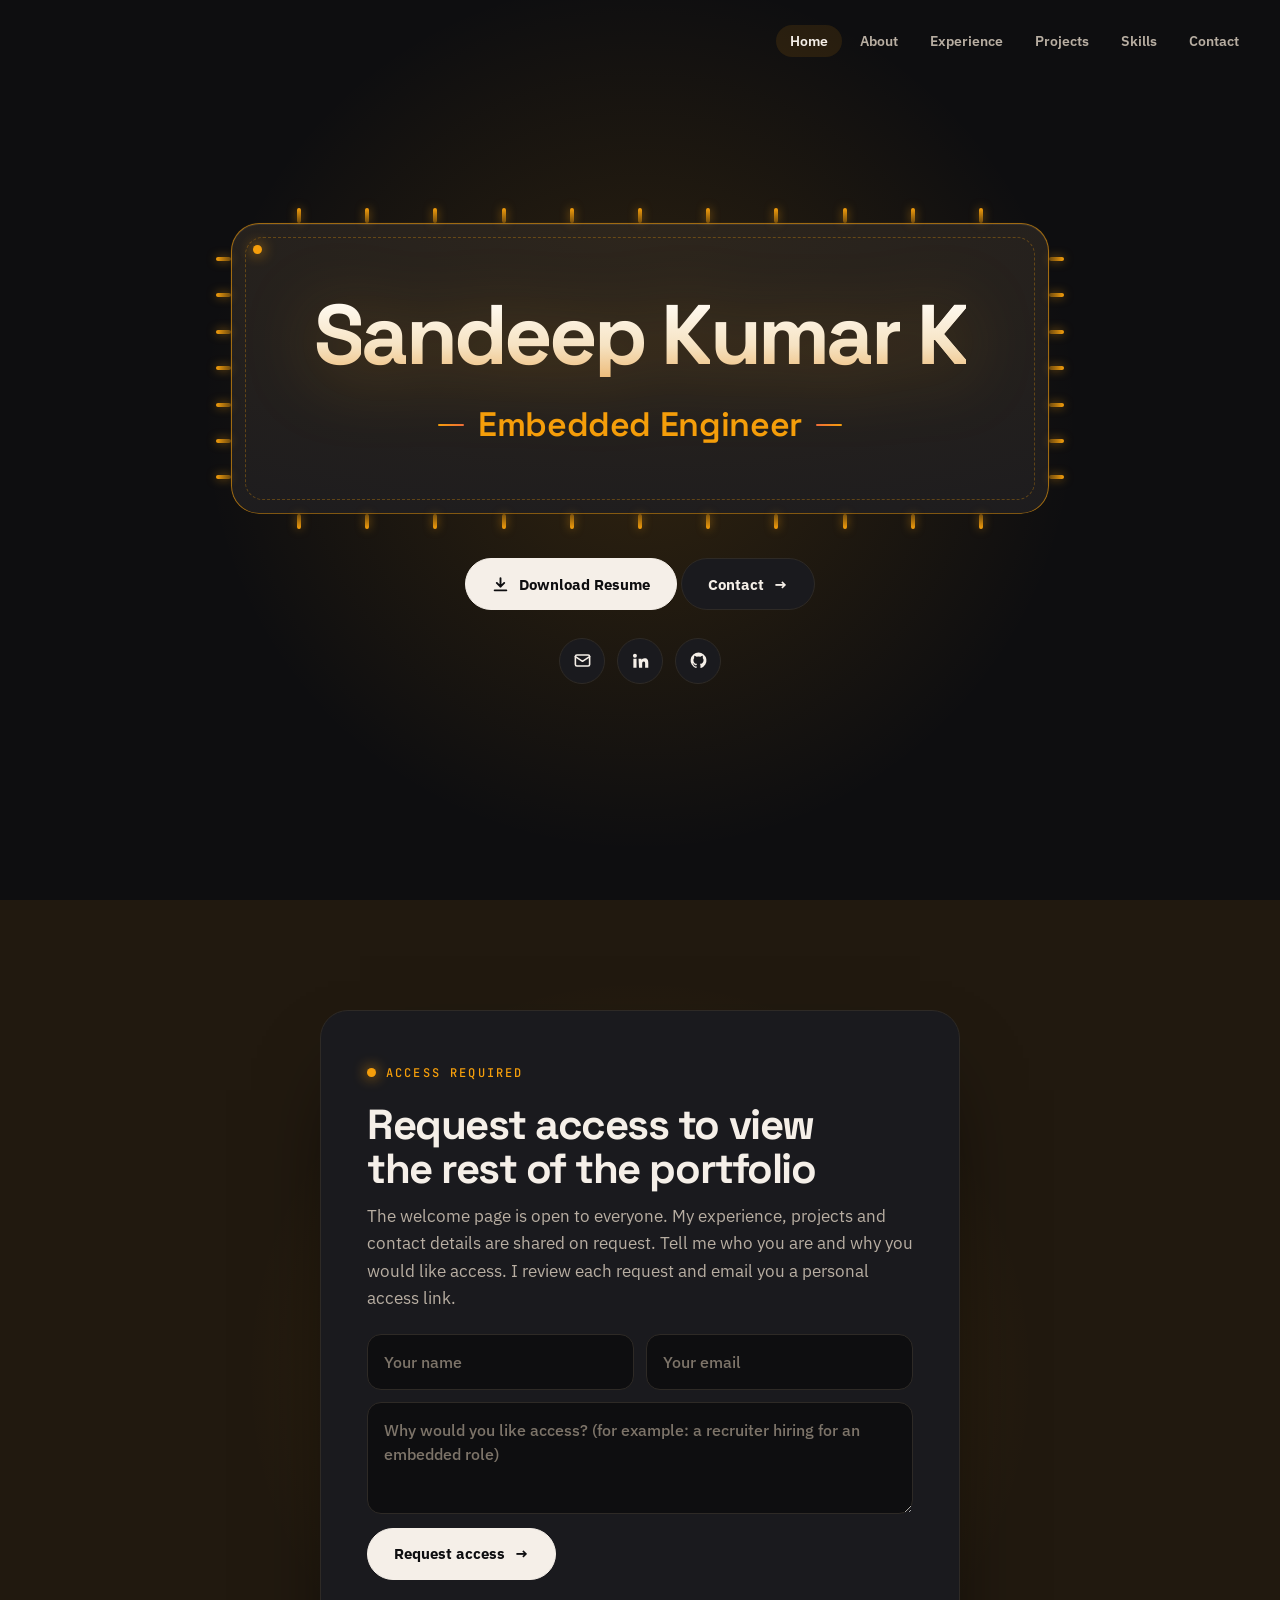
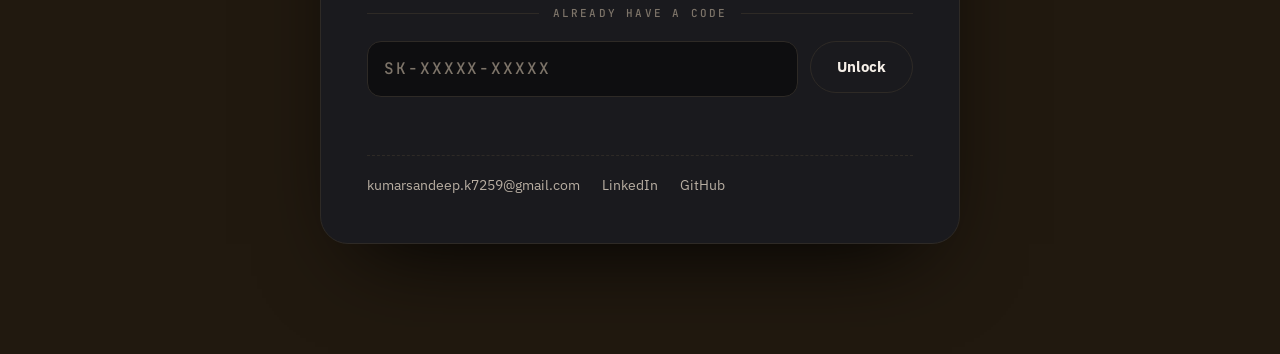
==== index.html @ 19af482a "SkyAmour image: 4:3 icon artwork so it fills the frame Co-Authored-By: Claude Sonnet 5.5 <noreply@an" ====
<!doctype html>
<html lang="en">
<head>
<meta charset="utf-8">
<meta name="viewport" content="width=device-width, initial-scale=1, viewport-fit=cover">
<title>Sandeep Kumar K</title>
<meta name="description" content="Sandeep Kumar K, Embedded Engineer: firmware for BLE Audio, Auracast and multi-channel I2S/TDM audio.">
<script>
  if (!matchMedia("(prefers-reduced-motion: reduce)").matches && "IntersectionObserver" in window) document.documentElement.classList.add("anim");
</script>
<script src="gate.js"></script>
<link rel="preconnect" href="https://fonts.googleapis.com">
<link rel="preconnect" href="https://fonts.gstatic.com" crossorigin>
<link rel="stylesheet" href="https://fonts.googleapis.com/css2?family=Space+Grotesk:wght@500;600;700&family=IBM+Plex+Sans:wght@400;500;600;700&family=JetBrains+Mono:wght@400;500&display=swap">
<style>
  :root {
    color-scheme: dark;
    --bg: #0e0e10;
    --bg-2: #151518;
    --surface: #1a1a1e;
    --line: #2e2a26;
    --text: #f5efe8;
    --text-2: #b8aea2;
    --text-3: #7d7469;
    --muted-word: #3a342e;
    --a1: #f59e0b;
    --a2: #ef6c3a;
    --grad: linear-gradient(100deg, var(--a1), var(--a2));
    --accent-soft: #f59e0b1c;
    --on-accent: #140c02;
    --shadow: 0 1px 2px #0006, 0 24px 50px -16px #000a;
    --ring: 245, 158, 11;
    --inv: #241a10;
    --inv-text: #f5efe8;
    --display: "Space Grotesk", "Segoe UI", system-ui, sans-serif;
    --body: "IBM Plex Sans", "Segoe UI", system-ui, -apple-system, sans-serif;
    --mono: "JetBrains Mono", ui-monospace, Menlo, Consolas, monospace;
    --ease: cubic-bezier(.2, .8, .2, 1);
  }

  * { box-sizing: border-box; }
  html { scroll-behavior: smooth; }
  body { margin: 0; background: var(--bg); color: var(--text); font: 17px/1.65 var(--body); -webkit-font-smoothing: antialiased; overflow-x: hidden; }
  a { color: inherit; text-decoration: none; }
  ::selection { background: var(--a1); color: var(--on-accent); }
  :focus-visible { outline: 2px solid var(--a1); outline-offset: 3px; border-radius: 6px; }
  .wrap { max-width: 1180px; margin: 0 auto; padding-inline: 24px; }
  .grad { background: var(--grad); -webkit-background-clip: text; background-clip: text; color: transparent; }
  h1, h2, h3 { font-family: var(--display); text-wrap: balance; margin: 0; }

  /* Scroll progress */
  .progress { position: fixed; top: 0; left: 0; right: 0; height: 3px; z-index: 60; transform-origin: 0 50%; transform: scaleX(var(--p, 0)); background: var(--grad); }

  /* Preloader (created by script) */
  .loader { position: fixed; inset: 0; z-index: 100; background: var(--bg); color: var(--text); display: grid; place-items: center; transition: transform .9s var(--ease); }
  .loader.out { transform: translateY(-100%); }
  .loader .lw { display: grid; gap: 14px; justify-items: center; }
  .loader .lt { font: 800 clamp(40px, 8vw, 84px)/1 var(--display); letter-spacing: -.04em; overflow: hidden; }
  .loader .lt span { display: inline-block; animation: lrise .7s var(--ease) both; }
  .loader .lbar { width: 180px; height: 2px; background: color-mix(in srgb, var(--text) 20%, transparent); overflow: hidden; }
  .loader .lbar i { display: block; height: 100%; width: 100%; background: var(--grad); transform-origin: 0 50%; animation: lbar .9s var(--ease) both; }
  .loader .ln { font: 500 12px/1 var(--mono); letter-spacing: .2em; opacity: .7; font-variant-numeric: tabular-nums; }
  @keyframes lrise { from { transform: translateY(110%); } }
  @keyframes lbar { from { transform: scaleX(0); } }


  /* Nav */
  .nav { position: fixed; top: env(safe-area-inset-top, 0px); left: 0; right: 0; z-index: 50; transition: transform .45s var(--ease); }
  .nav.hide { transform: translateY(-110%); }
  .nav .bar { margin: 14px 16px 0 auto; width: fit-content; max-width: calc(100% - 32px); display: flex; align-items: center; gap: 18px; padding: 10px 10px 10px 22px; border-radius: 999px; border: 1px solid transparent; transition: background-color .3s, border-color .3s, box-shadow .3s; }
  .nav.solid .bar { background: color-mix(in srgb, var(--surface) 78%, transparent); border-color: var(--line); backdrop-filter: blur(14px) saturate(1.4); box-shadow: var(--shadow); }
  .links { display: flex; gap: 4px; list-style: none; margin: 0 0 0 auto; padding: 0; }
  .links a { display: block; padding: 9px 14px; border-radius: 999px; font: 600 14px/1 var(--body); color: var(--text-2); transition: color .2s, background-color .2s; }
  .links a:hover, .links a.active { color: var(--text); background: var(--accent-soft); }
  @media (max-width: 820px) { .nav .bar { padding-left: 8px; gap: 8px; width: calc(100% - 32px); margin: 14px auto 0; } .links { margin: 0; flex: 1; min-width: 0; overflow-x: auto; scrollbar-width: none; } .links::-webkit-scrollbar { display: none; } .links a { padding: 9px 11px; font-size: 13px; white-space: nowrap; } }

  /* Hero */
  .hero { position: relative; min-height: 100vh; min-height: 100svh; display: flex; align-items: center; padding-block: 130px 90px; overflow: hidden; }
  .hero > .wrap { width: 100%; }
  .hero canvas { position: absolute; inset: 0; width: 100%; height: 100%; pointer-events: none; }
  .hero .glow { position: absolute; width: 1000px; height: 1000px; left: 50%; top: 46%; margin: -500px 0 0 -500px; border-radius: 50%; background: radial-gradient(circle, color-mix(in srgb, var(--a1) 15%, transparent), transparent 62%); pointer-events: none; transition: opacity 1.6s var(--ease) .4s; }
  .anim:not(.loaded) .hero .glow { opacity: 0; }
  .hg { position: relative; display: flex; flex-direction: column; align-items: center; text-align: center; }
  .pkg { position: relative; isolation: isolate; max-width: 100%; padding: clamp(32px, 5.5vw, 70px) clamp(24px, 6.5vw, 96px); }
  .pkg::before { content: ""; position: absolute; inset: 0; z-index: -1; border-radius: 28px; border: 1.5px solid color-mix(in srgb, var(--a1) 60%, transparent); background: radial-gradient(120% 140% at 50% 0%, color-mix(in srgb, var(--a1) 9%, var(--surface)), var(--surface)); box-shadow: 0 0 90px -24px color-mix(in srgb, var(--a1) 55%, transparent), inset 0 1px 0 color-mix(in srgb, var(--text) 8%, transparent); transition: clip-path 1.2s var(--ease) .15s; clip-path: inset(0 round 28px); }
  .pkg::after { content: ""; position: absolute; inset: 14px; z-index: -1; border-radius: 18px; border: 1px dashed color-mix(in srgb, var(--a1) 30%, transparent); pointer-events: none; transition: opacity 1s .9s; }
  .anim:not(.loaded) .pkg::before { clip-path: inset(50% 50% 50% 50% round 28px); }
  .anim:not(.loaded) .pkg::after { opacity: 0; }
  .pkg .p1 { position: absolute; left: 22px; top: 22px; width: 9px; height: 9px; border-radius: 50%; background: var(--a1); box-shadow: 0 0 14px var(--a1); transition: opacity .6s 1s; }
  .anim:not(.loaded) .pkg .p1 { opacity: 0; }
  .pkg .pin { position: absolute; border-radius: 2px; background: linear-gradient(var(--pd, 90deg), color-mix(in srgb, var(--a1) 40%, transparent), var(--a1)); box-shadow: 0 0 10px color-mix(in srgb, var(--a1) 55%, transparent); transition: opacity .45s var(--ease), transform .6s var(--ease); transition-delay: calc(var(--o) * 55ms + .45s); }
  .pkg .pin.l, .pkg .pin.r { width: 15px; height: 4px; top: calc(var(--p) * 100% - 2px); }
  .pkg .pin.l { left: -15px; transform-origin: 100% 50%; --pd: 270deg; }
  .pkg .pin.r { right: -15px; transform-origin: 0 50%; --pd: 90deg; }
  .pkg .pin.t, .pkg .pin.b { width: 4px; height: 15px; left: calc(var(--p) * 100% - 2px); }
  .pkg .pin.t { top: -15px; transform-origin: 50% 100%; --pd: 0deg; }
  .pkg .pin.b { bottom: -15px; transform-origin: 50% 0; --pd: 180deg; }
  .anim:not(.loaded) .pkg .pin { opacity: 0; transform: scale(.1); }
  .role { display: flex; align-items: center; justify-content: center; gap: 14px; margin: 0; font: 600 clamp(20px, 2.8vw, 34px)/1.1 var(--display); letter-spacing: -.01em; color: var(--a1); }
  .role::before, .role::after { content: ""; width: 26px; height: 2px; border-radius: 2px; background: var(--grad); }
  .role::after { transform: scaleX(-1); }
  .hero .socials { margin: 28px 0 0; justify-content: center; }
  .name { font-weight: 800; font-size: clamp(32px, 6.6vw, 96px); line-height: 1; letter-spacing: -.045em; margin: 0 0 clamp(14px, 2vw, 24px); white-space: nowrap; }
  .name .ln { display: block; padding-bottom: .06em; }
  .name .ch { display: inline-block; text-align: center; }
  .name { color: var(--text); filter: drop-shadow(0 8px 36px color-mix(in srgb, var(--a1) 30%, transparent)); }
  .name .ch, .name .k { background: linear-gradient(180deg, #fffaf1 12%, #f6e3c3 62%, #eebd7c 100%); -webkit-background-clip: text; background-clip: text; color: transparent; -webkit-text-fill-color: transparent; }
  .hero .cta { justify-content: center; align-items: center; align-content: center; margin-top: 44px; }
  .hero .cta > .btn { align-self: center; margin: 0; vertical-align: middle; }
  @media (min-width: 520px) { .hero .cta { flex-wrap: nowrap; } }
  .btn { position: relative; display: inline-flex; align-items: center; justify-content: center; box-sizing: border-box; height: 52px; gap: 10px; padding: 16px 26px; border-radius: 999px; font: 700 15px/1 var(--body); cursor: pointer; border: 1px solid var(--line); background: var(--surface); color: var(--text); overflow: hidden; isolation: isolate; transition: border-color .3s, color .3s; will-change: transform; }
  .btn::before { content: ""; position: absolute; inset: 0; z-index: -1; background: var(--grad); transform: translateY(101%); transition: transform .45s var(--ease); }
  .btn:hover { color: var(--on-accent); border-color: transparent; }
  .btn:hover::before { transform: none; }
  .btn.pri { background: var(--text); color: var(--bg); border-color: var(--text); }
  .btn.pri:hover { color: var(--on-accent); }
  .btn svg { width: 17px; height: 17px; transition: transform .35s var(--ease); }
  .btn:hover svg { transform: translateY(2px); }
  .btn .arr { transition: transform .35s var(--ease); }
  .btn:hover .arr { transform: translateX(4px); }
  .status { font-size: 14px; color: var(--text-2); min-height: 1.4em; margin: 14px 0 0; }
  .status.err { color: #e5484d; }

  .photo { position: relative; width: 100%; max-width: 400px; }
  .photo .frame { position: relative; border-radius: 32px; overflow: hidden; aspect-ratio: 4 / 5; background: var(--bg-2); box-shadow: var(--shadow); transform: perspective(900px) rotateX(var(--rx, 0deg)) rotateY(var(--ry, 0deg)); transition: transform .4s var(--ease); }
  .photo img { width: 100%; height: 100%; object-fit: cover; object-position: 50% 14%; display: block; transform: scale(1.04); }
  .photo .badge { position: absolute; left: -26px; bottom: 34px; display: flex; align-items: center; gap: 12px; padding: 12px 18px 12px 12px; border-radius: 18px; background: color-mix(in srgb, var(--surface) 86%, transparent); backdrop-filter: blur(12px); border: 1px solid var(--line); box-shadow: var(--shadow); animation: float 5s ease-in-out infinite; }
  .photo .badge b { display: block; font: 800 22px/1 var(--display); }
  .photo .badge small { color: var(--text-2); font-size: 13px; }
  .photo .badge .ic { width: 42px; height: 42px; border-radius: 12px; background: var(--grad); display: grid; place-items: center; color: var(--on-accent); }
  @keyframes float { 50% { transform: translateY(-10px); } }
  @keyframes wheel { 0% { transform: translateY(0); opacity: 1; } 100% { transform: translateY(12px); opacity: 0; } }

  /* Hero intro animation */
  .anim:not(.loaded) .name .ch { opacity: 0; transform: translateY(.3em) scale(.85); }
  .anim .name .ch { transition: opacity .35s var(--ease), transform .6s var(--ease); transition-delay: calc(var(--i) * 55ms + .4s); }
  .anim:not(.loaded) .hero .fade { opacity: 0; transform: translateY(24px); }
  .anim .hero .fade { transition: opacity .9s var(--ease), transform .9s var(--ease); transition-delay: var(--d, .5s); }
  .anim .photo:not(.in) .frame { clip-path: inset(100% 0 0 0 round 32px); }
  .anim .photo .frame { clip-path: inset(0 0 0 0 round 32px); transition: clip-path 1.3s var(--ease) .25s, transform .4s var(--ease); }
  .anim .photo:not(.in) img { transform: scale(1.3); }
  .anim .photo img { transition: transform 1.6s var(--ease) .25s; }


  /* Sections */
  section.sec { padding-block: 130px; position: relative; isolation: isolate; }
  /* Circuit-board backdrop and trace divider between sections */
  section.sec { --pcb: url("data:image/svg+xml,%3Csvg xmlns='http://www.w3.org/2000/svg' width='240' height='240' fill='none' stroke='black' stroke-width='1.5' stroke-linejoin='round'%3E%3Cpath d='M0 40H60l30 30h60l20-20h60'/%3E%3Cpath d='M30 240v-70l30-30v-40'/%3E%3Cpath d='M240 200h-50l-30-30h-40v-40'/%3E%3Cpath d='M120 240v-30l20-20'/%3E%3Ccircle cx='230' cy='50' r='4'/%3E%3Ccircle cx='60' cy='100' r='4'/%3E%3Ccircle cx='120' cy='130' r='4'/%3E%3Ccircle cx='140' cy='190' r='4'/%3E%3Crect x='176' y='84' width='40' height='40' rx='3'/%3E%3Cpath d='M184 84v-8M196 84v-8M208 84v-8M184 124v8M196 124v8M208 124v8M176 92h-8M176 104h-8M176 116h-8M216 92h8M216 104h8M216 116h8'/%3E%3Ccircle cx='183' cy='91' r='1.5' fill='black'/%3E%3C/svg%3E"); }
  section.sec::before { content: ""; position: absolute; inset: 0; z-index: -1; pointer-events: none; background: var(--a1); opacity: .09; -webkit-mask-image: var(--pcb), linear-gradient(180deg, transparent 0, #000 220px); mask-image: var(--pcb), linear-gradient(180deg, transparent 0, #000 220px); -webkit-mask-size: 240px 240px, 100% 100%; mask-size: 240px 240px, 100% 100%; -webkit-mask-repeat: repeat, no-repeat; mask-repeat: repeat, no-repeat; -webkit-mask-position: 0 0, 0 0; mask-position: 0 0, 0 0; -webkit-mask-composite: source-in; mask-composite: intersect; }
  .anim section.sec::before { animation: pcbdrift 90s linear infinite; }
  @keyframes pcbdrift { to { -webkit-mask-position: 240px 240px, 0 0; mask-position: 240px 240px, 0 0; } }
  section.sec::after { content: ""; position: absolute; left: 0; right: 0; top: 0; height: 2px; pointer-events: none; background: linear-gradient(90deg, transparent, var(--a2), var(--a1), transparent) -40% 0 / 40% 100% no-repeat, linear-gradient(90deg, transparent, var(--line) 15%, var(--line) 85%, transparent); }
  .anim section.sec::after { animation: tracerun 5s var(--ease) infinite; }
  @keyframes tracerun { to { background-position: 140% 0, 0 0; } }
  .label { display: inline-flex; align-items: center; gap: 10px; font: 500 13px/1 var(--mono); letter-spacing: .14em; text-transform: uppercase; color: var(--text-2); }
  .label::before { content: ""; width: 26px; height: 1.5px; background: var(--grad); }
  .h2 { font-weight: 800; font-size: clamp(36px, 5.4vw, 68px); line-height: 1; letter-spacing: -.04em; margin: 18px 0 0; }
  .h2.one { font-size: clamp(26px, 4.2vw, 52px); white-space: nowrap; }
  .shead { display: flex; justify-content: space-between; align-items: end; gap: 24px; flex-wrap: wrap; margin-bottom: 64px; }
  .shead p { max-width: 42ch; color: var(--text-2); margin: 0; }

  /* Reveal on scroll */
  .anim [data-r]:not(.in):not(.photo) { opacity: 0; transform: translateY(46px); }
  .anim [data-r] { transition: opacity 1s var(--ease), transform 1s var(--ease); transition-delay: var(--d, 0s); }

  /* About */
  .statement { font: 700 clamp(28px, 4.2vw, 52px)/1.15 var(--display); letter-spacing: -.03em; margin: 26px 0 0; max-width: 22ch; }
  .statement .w { transition: color .35s; }
  .anim .statement .w { color: var(--muted-word); }
  .anim .statement .w.on { color: var(--text); }
  .anim .statement .w.on.hl { color: var(--a1); }
  .about-g { display: grid; grid-template-columns: minmax(0, 1fr) minmax(0, 400px); gap: 80px; align-items: center; }
  .about-h { color: var(--text); font-size: clamp(34px, 4.6vw, 60px); line-height: 1.08; letter-spacing: -.03em; margin: 22px 0 26px; }
  .about-h span { color: var(--a1); }
  .about-g p { max-width: 60ch; }
  .socials { display: flex; flex-wrap: wrap; gap: 12px; margin: 30px 0 28px; }
  .socials a { width: 46px; height: 46px; display: grid; place-items: center; border-radius: 50%; border: 1px solid var(--line); background: var(--surface); color: var(--text); transition: transform .3s var(--ease), background-color .3s, color .3s, border-color .3s; }
  .socials a:hover { transform: translateY(-4px); background: var(--a1); color: var(--on-accent); border-color: var(--a1); }
  .socials svg { width: 19px; height: 19px; }
  .about-txt { display: block; }
  .about-g p { color: var(--text-2); margin: 0; }
  .about-g p + p { margin-top: 16px; }
  .about-txt p:first-of-type { text-indent: 2.5em; }
  .stats { display: grid; grid-template-columns: 1fr 1fr; gap: 1px; background: var(--line); border: 1px solid var(--line); border-radius: 24px; overflow: hidden; }
  .stat { background: var(--surface); padding: 28px; }
  .stat .v { font: 800 clamp(40px, 5vw, 58px)/1 var(--display); letter-spacing: -.04em; font-variant-numeric: tabular-nums; }
  .stat .l { color: var(--text-2); font-size: 14px; margin-top: 10px; line-height: 1.4; }

  /* Experience timeline */
  .tl { position: relative; display: grid; grid-template-columns: minmax(0, 1fr); gap: 0; padding-left: 56px; list-style: none; margin: 0; }
  .tl::before, .tl::after { content: ""; position: absolute; left: 15px; top: var(--y0, 30px); width: 2px; border-radius: 2px; }
  .tl::before { height: max(0px, calc(var(--y1, 0px) - var(--y0, 30px))); background: repeating-linear-gradient(180deg, var(--line) 0 6px, transparent 6px 12px); }
  .tl::after { height: clamp(0px, calc(var(--fy, 0px) - var(--y0, 30px)), max(0px, calc(var(--y1, 0px) - var(--y0, 30px)))); background: linear-gradient(180deg, var(--a1), var(--a2)); box-shadow: 0 0 12px color-mix(in srgb, var(--a1) 70%, transparent); }
  .tl .head { position: absolute; left: 9px; top: clamp(var(--y0, 30px), var(--fy, 0px), var(--y1, 30px)); width: 14px; height: 14px; margin-top: -7px; border-radius: 50%; background: #fff; box-shadow: 0 0 0 4px color-mix(in srgb, var(--a1) 45%, transparent), 0 0 20px var(--a1); opacity: 0; transition: opacity .3s; pointer-events: none; }
  .tl.live .head { opacity: 1; }
  .job { position: relative; display: grid; grid-template-columns: minmax(230px, 300px) minmax(0, 1fr); gap: 28px 56px; padding: 0 0 64px; }
  .job:last-child { padding-bottom: 0; }
  .job::before { content: ""; position: absolute; left: -49px; top: 21px; width: 18px; height: 18px; border-radius: 50%; background: var(--bg); border: 2px solid var(--line); box-shadow: 0 0 0 6px var(--bg); transition: background-color .4s, border-color .4s, box-shadow .5s; }
  .job.reached::before { background: var(--a1); border-color: var(--a1); box-shadow: 0 0 0 6px var(--bg), 0 0 0 8px color-mix(in srgb, var(--a1) 35%, transparent), 0 0 22px var(--a1); }
  .job.now.reached::after { content: ""; position: absolute; left: -49px; top: 21px; width: 18px; height: 18px; border-radius: 50%; border: 2px solid var(--a1); pointer-events: none; animation: nodeping 2.2s var(--ease) infinite; }
  @keyframes nodeping { 0% { transform: scale(1); opacity: .8; } 100% { transform: scale(2.6); opacity: 0; } }
  .jh { position: sticky; top: 110px; align-self: start; display: flex; flex-direction: column; align-items: flex-start; gap: 16px; }
  .jh .idx { font: 800 clamp(52px, 6vw, 84px)/.85 var(--display); letter-spacing: -.04em; color: transparent; -webkit-text-stroke: 1.5px color-mix(in srgb, var(--text-3) 55%, transparent); transition: color .6s, -webkit-text-stroke-color .6s; font-variant-numeric: tabular-nums; }
  .job.reached .idx { color: color-mix(in srgb, var(--a1) 14%, transparent); -webkit-text-stroke-color: var(--a1); }
  .job .logo { flex: none; display: grid; place-items: center; height: 56px; min-width: 56px; padding: 9px 12px; border-radius: 14px; background: #fff; box-shadow: 0 1px 2px #0004; }
  .job .logo img { display: block; height: 38px; width: auto; }
  .jc h3 { font-weight: 700; font-size: clamp(20px, 2vw, 25px); line-height: 1.15; letter-spacing: -.02em; }
  .jc small { display: block; margin-top: 6px; font: 500 12px/1.3 var(--mono); letter-spacing: .04em; color: var(--text-3); }
  .jh .tenure { font: 500 13px/1.3 var(--mono); color: var(--a1); letter-spacing: .02em; }
  .roles { display: grid; gap: 18px; align-self: start; }
  .rl { position: relative; padding: 28px 30px 28px 34px; border-radius: 22px; background: var(--surface); border: 1px solid var(--line); overflow: hidden; transition: border-color .4s, transform .5s var(--ease), box-shadow .4s, opacity .7s var(--ease); }
  .rl::before { content: ""; position: absolute; left: 0; top: 0; bottom: 0; width: 4px; background: linear-gradient(180deg, var(--a1), var(--a2)); transform-origin: 50% 0; transition: transform .9s var(--ease) .15s; }
  .rl:hover { border-color: color-mix(in srgb, var(--a1) 45%, var(--line)); box-shadow: var(--shadow); transform: translateY(-3px); }
  .rl .top { display: flex; justify-content: space-between; gap: 6px 16px; flex-wrap: wrap; align-items: baseline; margin-bottom: 16px; }
  .rl h4 { font: 700 20px/1.3 var(--display); margin: 0; }
  .job .when { font: 500 13px/1.4 var(--mono); color: var(--text-3); font-variant-numeric: tabular-nums; }
  .job ul { margin: 0; padding: 0; list-style: none; display: grid; gap: 11px; color: var(--text-2); }
  .job li { position: relative; padding-left: 24px; transition: opacity .6s var(--ease), transform .6s var(--ease); }
  .job li::before { content: ""; position: absolute; left: 0; top: .72em; width: 12px; height: 2px; background: var(--grad); border-radius: 2px; }
  .pill { display: inline-flex; align-items: center; gap: 8px; padding: 6px 12px; border-radius: 999px; background: #22c55e1f; color: #4ade80; font: 700 12px/1 var(--body); }
  .anim .job:not(.reached) .rl { opacity: .3; transform: translateX(34px); }
  .anim .job:not(.reached) .rl::before { transform: scaleY(0); }
  .anim .job:not(.reached) li { opacity: 0; transform: translateX(-12px); }
  .anim .job:not(.reached) .logo { transform: scale(.8) rotate(-6deg); opacity: 0; }
  .anim .job .logo { transition: transform .8s cubic-bezier(.3,1.4,.5,1), opacity .5s; }
  .job.reached .rl:nth-child(2) { transition-delay: .18s; }
  .job.reached .rl:nth-child(2) li { transition-delay: .5s; }
  .job.reached .rl:nth-child(1) li:nth-child(1) { transition-delay: .25s; }
  .job.reached .rl:nth-child(1) li:nth-child(2) { transition-delay: .35s; }
  .job.reached .rl:nth-child(1) li:nth-child(3) { transition-delay: .45s; }

  .tags { display: flex; flex-wrap: wrap; gap: 8px; list-style: none; margin: 0; padding: 0; }
  .tags li { font: 500 12px/1 var(--mono); padding: 8px 11px; border-radius: 999px; border: 1px solid var(--line); color: var(--text-2); }

  footer { padding-block: 40px; }
  footer .wrap { display: flex; justify-content: space-between; gap: 16px; flex-wrap: wrap; color: var(--text-3); font-size: 14px; }
  footer a:hover { color: var(--a1); }
  .totop { display: inline-flex; gap: 8px; align-items: center; font-weight: 600; }

  @media (max-width: 960px) {
    .hg, .about-g, .cg { grid-template-columns: 1fr; }
    .photo { max-width: 380px; }
  }
  @media (max-width: 640px) {
    body { font-size: 16px; }
    .wrap { padding-inline: 18px; }
    .hero { padding-block: 120px 60px; }
    .photo { max-width: 100%; }
    .photo .badge { left: 12px; }
      section.sec { padding-block: 90px; }
    .edu, .row { grid-template-columns: 1fr; }
    .tl { padding-left: 34px; }
    .tl::before, .tl::after { left: 5px; }
    .tl .head { left: -1px; }
    .job::before, .job.now.reached::after { left: -37px; }
    .job { grid-template-columns: minmax(0, 1fr); padding-bottom: 44px; }
    .jh { position: static; }
    .rl { padding: 22px 20px 22px 24px; }
    }
  /* Redesign: Projects, Skills, Education, Contact */

  /* Projects viewer */
  .pv { display: grid; grid-template-columns: minmax(220px, 290px) minmax(0, 1fr); gap: 32px; align-items: start; }
  .pl { display: grid; gap: 6px; align-content: start; }
  .pl button { position: relative; overflow: hidden; display: grid; grid-template-columns: auto 1fr; gap: 3px 16px; align-items: center; width: 100%; text-align: left; padding: 15px 18px; border-radius: 16px; border: 1px solid transparent; background: none; color: var(--text-2); font: inherit; cursor: pointer; transition: background-color .35s, border-color .35s, color .35s, transform .4s var(--ease); }
  .pl button:hover { color: var(--text); transform: translateX(4px); }
  .pl button:focus-visible { outline: 2px solid var(--a1); outline-offset: 2px; }
  .pl .n { grid-row: span 2; font: 500 12px/1 var(--mono); letter-spacing: .16em; color: var(--text-3); transition: color .35s; }
  .pl .t { font: 600 17px/1.25 var(--display); letter-spacing: -.01em; }
  .pl .o { font: 500 11px/1.2 var(--mono); letter-spacing: .1em; text-transform: uppercase; color: var(--text-3); }
  .pl button[aria-selected="true"] { background: var(--surface); border-color: var(--line); color: var(--text); transform: translateX(8px); }
  .pl button[aria-selected="true"] .n { color: var(--a1); }
  .pl button[data-href][aria-selected="true"] .t::after { content: " ↗"; color: var(--a1); }
  .pl button::after { content: ""; position: absolute; left: 0; bottom: 0; height: 2px; width: 100%; background: var(--grad); transform: scaleX(0); transform-origin: 0 50%; }
  .pl button[aria-selected="true"]::after { transform: scaleX(1); }
  .pv.auto .pl button[aria-selected="true"]::after { animation: pfill var(--cycle, 7s) linear forwards; }
  .pv.paused .pl button[aria-selected="true"]::after { animation-play-state: paused; }
  @keyframes pfill { from { transform: scaleX(0); } to { transform: scaleX(1); } }
  .pd { position: relative; display: grid; min-height: 440px; padding: 42px 40px 40px; border-radius: 28px; background: var(--surface); border: 1px solid var(--line); overflow: hidden; }
  .pd::before { content: ""; position: absolute; inset: 0; pointer-events: none; background: radial-gradient(520px circle at 100% 0%, color-mix(in srgb, var(--a1) 14%, transparent), transparent 62%); }
  .pd::after { content: ""; position: absolute; top: 40px; bottom: 40px; right: 0; width: 7px; pointer-events: none; background: repeating-linear-gradient(180deg, color-mix(in srgb, var(--text-3) 55%, transparent) 0 3px, transparent 3px 12px); }
  .pi { grid-area: 1 / 1; position: relative; display: grid; grid-template-columns: minmax(0, .95fr) minmax(0, 1.05fr); gap: 34px; align-items: center; visibility: hidden; transition: visibility 0s .5s; }
  .pi.on { visibility: visible; transition-delay: 0s; }
  .pi .pt { display: flex; flex-direction: column; align-items: flex-start; gap: 18px; min-width: 0; }
  .pi .pt > * { opacity: 0; transform: translateY(16px); transition: opacity .45s var(--ease), transform .6s var(--ease); }
  .pi.on .pt > * { opacity: 1; transform: none; }
  .pi.on .pt > :nth-child(2) { transition-delay: .08s; }
  .pi.on .pt > :nth-child(3) { transition-delay: .16s; }
  .pi.on .pt > :nth-child(4) { transition-delay: .24s; }
  .pi.on .pt > :nth-child(5) { transition-delay: .32s; }
  .pi.on .pt > :nth-child(6) { transition-delay: .4s; }
  .pm { position: relative; margin: 0; aspect-ratio: 4 / 3; border-radius: 20px; overflow: hidden; background: #101012; border: 1px solid var(--line); box-shadow: 0 24px 50px -24px #000c; clip-path: inset(0 0 100% 0 round 20px); transition: clip-path 1s var(--ease) .15s; }
  .pi.on .pm { clip-path: inset(0 0 0 0 round 20px); }
  .pm img { display: block; width: 100%; height: 100%; object-fit: cover; transform: scale(1.14); transition: transform 1.6s var(--ease) .15s; }
  .pi.on .pm img { transform: scale(1); }
  .pi.on .pm:hover img { transform: scale(1.05); transition-duration: 1.1s; transition-delay: 0s; }
  .pm::before { content: ""; position: absolute; left: 0; top: 24px; bottom: 24px; width: 7px; z-index: 1; pointer-events: none; background: repeating-linear-gradient(180deg, color-mix(in srgb, var(--a1) 85%, transparent) 0 3px, transparent 3px 12px); }
  .pm::after { content: ""; position: absolute; inset: 0; pointer-events: none; background: linear-gradient(180deg, transparent 55%, #0009); }
  .pi .org { display: flex; flex-wrap: wrap; align-items: center; gap: 10px 12px; font: 500 12px/1 var(--mono); letter-spacing: .14em; text-transform: uppercase; color: var(--text-3); }
  .pi .org b { white-space: nowrap; font-weight: 500; color: var(--a1); padding: 6px 10px; border-radius: 999px; border: 1px solid color-mix(in srgb, var(--a1) 40%, transparent); }
  .pi .ico { width: 62px; height: 62px; border-radius: 18px; display: grid; place-items: center; background: var(--accent-soft); color: var(--a1); box-shadow: inset 0 0 0 1px color-mix(in srgb, var(--a1) 30%, transparent); }
  .pi.feat .ico { background: var(--grad); color: var(--on-accent); box-shadow: 0 10px 30px -10px var(--a1); }
  .pi .ico svg { width: 30px; height: 30px; }
  .pi h3 { max-width: 16ch; font-weight: 700; font-size: clamp(32px, 4vw, 50px); letter-spacing: -.035em; line-height: 1.05; }
  .pi p { margin: 0; max-width: 54ch; font-size: 18px; line-height: 1.6; color: var(--text-2); }
  .pi .tags { margin-top: auto; padding-top: 6px; }
  .pi .tags li { font-size: 13px; padding: 9px 13px; }
  .pi .btn { margin-top: 4px; }
  .pi h3 a { color: inherit; text-decoration: none; }
  .pm-link { position: absolute; inset: 0; display: block; }
  .pm-link img { width: 100%; height: 100%; }
  .pm .go { z-index: 3; position: absolute; right: 14px; bottom: 14px; padding: 9px 14px; border-radius: 999px; background: color-mix(in srgb, var(--bg) 72%, transparent); backdrop-filter: blur(10px); border: 1px solid color-mix(in srgb, var(--a1) 50%, transparent); font: 600 12px/1 var(--mono); letter-spacing: .08em; text-transform: uppercase; color: var(--a1); opacity: 0; transform: translateY(8px); transition: opacity .35s var(--ease), transform .45s var(--ease); }
  .pm-link:hover .go, .pm-link:focus-visible .go { opacity: 1; transform: none; }
  .pi.on .pt > :nth-child(7) { transition-delay: .48s; }
  .pi .pvbtn { margin-top: 6px; }
  @media (max-width: 860px) {
    .pv { grid-template-columns: 1fr; gap: 18px; }
    .pl { grid-auto-flow: column; grid-auto-columns: max-content; overflow-x: auto; scrollbar-width: none; scroll-snap-type: x proximity; padding-bottom: 4px; }
    .pl::-webkit-scrollbar { display: none; }
    .pl button { grid-template-columns: auto; border-color: var(--line); border-radius: 999px; padding: 11px 16px; scroll-snap-align: start; }
    .pl .n, .pl .o { display: none; }
    .pl .t { font-size: 14px; white-space: nowrap; }
    .pl button:hover, .pl button[aria-selected="true"] { transform: none; }
    .pl button[aria-selected="true"] { background: var(--accent-soft); border-color: var(--a1); }
    .pd { min-height: 0; padding: 30px 24px 28px; }
    .pi p { font-size: 16px; }
    .pi { grid-template-columns: 1fr; gap: 24px; }
    .pm { aspect-ratio: 16 / 10; }
  }

  /* Skills tool wall */
  .sk-f { display: flex; flex-wrap: wrap; gap: 10px; margin: 0 0 18px; }
  .sk-f button { display: inline-flex; align-items: center; gap: 10px; padding: 11px 16px; border-radius: 999px; border: 1px solid var(--line); background: var(--surface); color: var(--text-2); font: 600 14px/1 var(--body); cursor: pointer; transition: background-color .35s, color .35s, border-color .35s, transform .4s var(--ease); }
  .sk-f button:hover { color: var(--text); border-color: color-mix(in srgb, var(--a1) 50%, var(--line)); transform: translateY(-2px); }
  .sk-f button:focus-visible { outline: 2px solid var(--a1); outline-offset: 2px; }
  .sk-f button i { font: 500 11px/1 var(--mono); font-style: normal; padding: 4px 7px; border-radius: 999px; background: color-mix(in srgb, var(--text-3) 22%, transparent); transition: background-color .35s, color .35s; }
  .sk-f button[aria-pressed="true"] { background: var(--a1); border-color: var(--a1); color: var(--on-accent); }
  .sk-f button[aria-pressed="true"] i { background: color-mix(in srgb, var(--on-accent) 18%, transparent); color: var(--on-accent); }
  .sk-n { margin: 0 0 22px; font: 500 12px/1 var(--mono); letter-spacing: .14em; text-transform: uppercase; color: var(--text-3); }
  .sk-n b { color: var(--a1); font-weight: 500; }
  .sk-g { display: grid; grid-template-columns: repeat(auto-fill, minmax(190px, 1fr)); gap: 14px; }
  .tile { position: relative; overflow: hidden; display: grid; gap: 22px; padding: 18px 18px 20px; border-radius: 16px; background: var(--surface); border: 1px solid var(--line); transition: transform .45s var(--ease), border-color .35s, box-shadow .35s, opacity .6s var(--ease); }
  .tile[hidden] { display: none; }
  .tile::before { content: ""; position: absolute; inset: 0; pointer-events: none; opacity: 0; background: radial-gradient(180px circle at var(--mx, 50%) var(--my, 0%), color-mix(in srgb, var(--a1) 22%, transparent), transparent 70%); transition: opacity .35s; }
  .tile::after { content: ""; position: absolute; left: 0; bottom: 0; height: 2px; width: 100%; background: var(--grad); transform: scaleX(0); transform-origin: 0 50%; transition: transform .5s var(--ease); }
  .tile:hover { transform: translateY(-5px); border-color: color-mix(in srgb, var(--a1) 55%, var(--line)); box-shadow: var(--shadow); }
  .tile:hover::before { opacity: 1; }
  .tile:hover::after { transform: scaleX(1); }
  .tile .tt { position: relative; display: flex; justify-content: space-between; gap: 10px; font: 500 10.5px/1 var(--mono); letter-spacing: .12em; text-transform: uppercase; color: var(--text-3); }
  .tile .tt b { font-weight: 500; color: var(--a1); }
  .tile .tn { position: relative; font: 600 18px/1.25 var(--display); letter-spacing: -.01em; color: var(--text); }
  .anim .sk-g:not(.in) .tile { opacity: 0; transform: translateY(22px) scale(.95); }
  .anim .sk-g.in .tile { transition-delay: calc(var(--i, 0) * 28ms); }
  .anim .sk-g.done .tile { transition-delay: 0s; }
  @media (max-width: 640px) {
    .sk-f { flex-wrap: nowrap; overflow-x: auto; margin-inline: -18px; padding: 0 18px 6px; scrollbar-width: none; }
    .sk-f::-webkit-scrollbar { display: none; }
    .sk-f button { flex: none; }
    .sk-g { grid-template-columns: 1fr 1fr; gap: 10px; }
    .tile { padding: 14px 14px 16px; gap: 16px; }
    .tile .tn { font-size: 16px; }
    .tile .tt b { display: none; }
  }

  /* Education timeline */
  .edu { display: grid; grid-template-columns: 1fr 1fr; gap: 0 22px; }
  .edu-axis { grid-column: 1 / -1; position: relative; display: flex; justify-content: space-between; align-items: flex-end; padding-bottom: 38px; margin-bottom: 26px; }
  .edu-axis::before, .edu-axis::after { content: ""; position: absolute; left: 0; right: 0; bottom: 4px; height: 2px; border-radius: 2px; }
  .edu-axis::before { background: repeating-linear-gradient(90deg, var(--line) 0 6px, transparent 6px 12px); }
  .edu-axis::after { background: linear-gradient(90deg, var(--a1), var(--a2)); box-shadow: 0 0 12px color-mix(in srgb, var(--a1) 70%, transparent); transform-origin: 0 50%; transition: transform 1.9s var(--ease) .1s; }
  .edu-axis span { position: relative; font: 800 clamp(30px, 4.4vw, 58px)/1 var(--display); letter-spacing: -.04em; color: transparent; -webkit-text-stroke: 1.5px color-mix(in srgb, var(--text-3) 60%, transparent); transition: color .6s, -webkit-text-stroke-color .6s; font-variant-numeric: tabular-nums; }
  .edu-axis span::after { content: ""; position: absolute; bottom: -41px; width: 14px; height: 14px; border-radius: 50%; background: var(--a1); border: 2px solid var(--a1); box-shadow: 0 0 0 5px var(--bg), 0 0 0 7px color-mix(in srgb, var(--a1) 35%, transparent), 0 0 18px var(--a1); transition: background-color .5s, border-color .5s, box-shadow .5s; }
  .edu-axis span:nth-child(1)::after { left: 0; }
  .edu-axis span:nth-child(2)::after { left: 50%; margin-left: -7px; }
  .edu-axis span:nth-child(3)::after { right: 0; }
  .edu-axis span { -webkit-text-stroke-color: var(--a1); color: color-mix(in srgb, var(--a1) 12%, transparent); }
  .ed { position: relative; display: grid; gap: 10px; padding: 0 0 30px; border-radius: 22px; background: var(--surface); border: 1px solid var(--line); overflow: hidden; transition: border-color .4s, transform .5s var(--ease), box-shadow .4s, opacity .8s var(--ease); }
  .ed:hover { border-color: color-mix(in srgb, var(--a1) 50%, var(--line)); transform: translateY(-5px); box-shadow: var(--shadow); }
  .ed .bar { position: relative; height: 6px; margin-bottom: 20px; background: color-mix(in srgb, var(--line) 80%, transparent); }
  .ed .bar::after { content: ""; position: absolute; inset: 0; background: linear-gradient(90deg, var(--a1), var(--a2)); transform-origin: 0 50%; transition: transform 1.3s var(--ease); }
  .ed > :not(.bar) { margin-inline: 30px; }
  .ed .yr { font: 500 13px/1 var(--mono); letter-spacing: .12em; color: var(--a1); }
  .ed h3 { font-weight: 700; font-size: clamp(26px, 2.8vw, 36px); letter-spacing: -.03em; line-height: 1.1; }
  .ed p { margin: 0; color: var(--text-2); }
  .ed .dur { justify-self: start; margin-top: 8px; padding: 7px 12px; border-radius: 999px; border: 1px solid color-mix(in srgb, var(--a1) 40%, transparent); font: 500 12px/1 var(--mono); letter-spacing: .1em; color: var(--a1); text-transform: uppercase; }
  .anim .edu:not(.in) .edu-axis::after { transform: scaleX(0); }
  .anim .edu:not(.in) .edu-axis span { color: transparent; -webkit-text-stroke-color: color-mix(in srgb, var(--text-3) 60%, transparent); }
  .anim .edu:not(.in) .edu-axis span::after { background: var(--bg); border-color: var(--line); box-shadow: 0 0 0 5px var(--bg); }
  .anim .edu:not(.in) .ed { opacity: 0; }
  .anim .edu.in .ed { animation: edin 1s var(--ease) backwards; }
  @keyframes edin { from { opacity: 0; transform: translateY(34px) scale(.97); } }
  .anim .edu:not(.in) .ed .bar::after { transform: scaleX(0); }
  .edu.in .edu-axis span:nth-child(2) { transition-delay: .95s; }
  .edu.in .edu-axis span:nth-child(3) { transition-delay: 1.9s; }
  .edu.in .edu-axis span:nth-child(2)::after { transition-delay: .95s; }
  .edu.in .edu-axis span:nth-child(3)::after { transition-delay: 1.9s; }
  .anim .edu.in .ed:nth-of-type(1) { animation-delay: .35s; }
  .anim .edu.in .ed:nth-of-type(2) { animation-delay: 1.2s; }
  .edu.in .ed:nth-of-type(1) .bar::after { transition-delay: .6s; }
  .edu.in .ed:nth-of-type(2) .bar::after { transition-delay: 1.45s; }
  @media (max-width: 640px) {
    .edu { grid-template-columns: 1fr; gap: 16px; }
    .edu-axis { display: none; }
  }

  .tile .tt { align-items: center; }
  .tile .tt b { text-align: right; line-height: 1.35; }
  .tile .ti { width: 40px; height: 40px; display: grid; place-items: center; border-radius: 12px; background: var(--accent-soft); color: var(--a1); box-shadow: inset 0 0 0 1px color-mix(in srgb, var(--a1) 28%, transparent); transition: transform .5s var(--ease), background-color .3s, color .3s; }
  .tile:hover .ti { background: var(--a1); color: var(--on-accent); transform: rotate(-8deg) scale(1.08); }
  .tile .ti svg { width: 21px; height: 21px; }
  .ed .lg { justify-self: start; display: grid; place-items: center; height: 70px; padding: 8px 16px; border-radius: 14px; background: #fff; box-shadow: 0 1px 2px #0004; margin-bottom: 6px; }
  .ed .lg img { display: block; height: 52px; width: auto; }
  .anim .edu:not(.in) .ed .lg { opacity: 0; transform: scale(.8) rotate(-5deg); }
  .anim .ed .lg { transition: transform .8s cubic-bezier(.3,1.4,.5,1), opacity .5s; }
  .edu.in .ed:nth-of-type(1) .lg { transition-delay: .7s; }
  .edu.in .ed:nth-of-type(2) .lg { transition-delay: 1.55s; }
  /* Contact conversation */
  .cx { position: relative; display: grid; grid-template-columns: minmax(0, .85fr) minmax(0, 1.15fr); gap: clamp(32px, 6vw, 88px); align-items: start; }
  .anim .cx[data-r]:not(.in) { opacity: 1; transform: none; }
  .cxh { margin: 22px 0 22px; font-weight: 800; font-size: clamp(28px, 4.2vw, 56px); line-height: 1; letter-spacing: -.045em; }
  .cxh { white-space: nowrap; }
  .cxh .w { display: inline-block; vertical-align: top; overflow: hidden; padding-bottom: .12em; margin-right: .22em; }
  .cxh .w > span { display: inline-block; transition: transform 1.2s var(--ease); transition-delay: calc(var(--i) * 140ms + .1s); }
  .cxh .g { background: var(--grad); -webkit-background-clip: text; background-clip: text; color: transparent; }
  .anim .cx:not(.in) .cxh .w > span { transform: translateY(115%); }
  .cxp { margin: 0 0 34px; max-width: 34ch; font-size: 18px; color: var(--text-2); transition: opacity .8s var(--ease) .6s, transform .8s var(--ease) .6s; }
  .anim .cx:not(.in) .cxp { opacity: 0; transform: translateY(14px); }
  .cxl { list-style: none; margin: 0; padding: 0; border-top: 1px solid var(--line); }
  .cxl li { border-bottom: 1px solid var(--line); }
  .cxrow { position: relative; overflow: hidden; display: grid; grid-template-columns: auto minmax(0, 1fr) auto; align-items: center; gap: 16px; padding: 18px 8px; }
  .cxrow::before { content: ""; position: absolute; inset: 0; z-index: -1; background: color-mix(in srgb, var(--a1) 8%, transparent); transform: scaleX(0); transform-origin: 0 50%; transition: transform .6s var(--ease); }
  a.cxrow:hover::before { transform: scaleX(1); }
  .cxl { isolation: isolate; }
  .cxrow .ci { width: 46px; height: 46px; border-radius: 14px; display: grid; place-items: center; background: var(--accent-soft); color: var(--a1); box-shadow: inset 0 0 0 1px color-mix(in srgb, var(--a1) 28%, transparent); transition: transform .5s var(--ease), background-color .3s, color .3s; }
  a.cxrow:hover .ci { background: var(--a1); color: var(--on-accent); transform: rotate(-8deg) scale(1.06); }
  .cxrow .ci svg { width: 20px; height: 20px; }
  .cxrow .k { display: block; margin-bottom: 5px; font: 500 11px/1 var(--mono); letter-spacing: .18em; text-transform: uppercase; color: var(--text-3); }
  .cxrow .v { display: block; font: 600 15px/1.3 var(--body); overflow-wrap: anywhere; color: var(--text); }
  .cxrow .ar { font-size: 22px; line-height: 1; color: var(--text-3); transition: transform .45s var(--ease), color .3s; }
  a.cxrow:hover .ar { transform: translate(4px, -4px); color: var(--a1); }
  .copy { font: 600 13px/1 var(--body); padding: 9px 14px; border-radius: 999px; border: 1px solid var(--line); background: transparent; color: var(--text-2); cursor: pointer; transition: background-color .3s, color .3s, border-color .3s; }
  .copy:hover { background: var(--a1); border-color: var(--a1); color: var(--on-accent); }
  .anim .cx:not(.in) .cxl li { opacity: 0; transform: translateX(-26px); }
  .anim .cxl li { transition: opacity .8s var(--ease), transform .8s var(--ease); }
  .cx.in .cxl li:nth-child(1) { transition-delay: .55s; }
  .cx.in .cxl li:nth-child(2) { transition-delay: .67s; }
  .cx.in .cxl li:nth-child(3) { transition-delay: .79s; }
  .chat { position: relative; overflow: hidden; display: flex; flex-direction: column; min-height: 560px; border-radius: 28px; background: var(--surface); border: 1px solid var(--line); box-shadow: 0 30px 70px -34px #000c; }
  .chat::before { content: ""; position: absolute; inset: 0; pointer-events: none; background: radial-gradient(520px circle at 100% 0%, color-mix(in srgb, var(--a1) 12%, transparent), transparent 62%); }
  .chat > * { position: relative; }
  .anim .cx:not(.in) .chat { clip-path: inset(0 0 100% 0 round 28px); }
  .anim .chat { transition: clip-path 1.2s var(--ease) .3s; clip-path: inset(0 0 0 0 round 28px); }
  .chat-h { display: flex; align-items: center; gap: 12px; padding: 20px 26px; border-bottom: 1px solid var(--line); font: 500 12px/1 var(--mono); letter-spacing: .16em; text-transform: uppercase; color: var(--text-3); }
  .chat-h .live { width: 9px; height: 9px; border-radius: 50%; background: #22c55e; box-shadow: 0 0 0 4px #22c55e24; }
  .chat-h b { font-weight: 500; color: var(--text); }
  .steps { margin-left: auto; display: flex; gap: 6px; }
  .steps i { width: 26px; height: 4px; border-radius: 4px; background: var(--line); transition: background .5s var(--ease); }
  .steps i.on { background: var(--grad); }
  .chat-b { flex: 1; display: flex; flex-direction: column; gap: 12px; max-height: 430px; min-height: 360px; overflow-y: auto; padding: 24px 26px; scroll-behavior: smooth; scrollbar-width: thin; scrollbar-color: var(--line) transparent; }
  .bb { max-width: 82%; padding: 13px 17px; border-radius: 18px; font-size: 16px; line-height: 1.5; overflow-wrap: anywhere; animation: bub .55s var(--ease) both; }
  .bb.bot { align-self: flex-start; background: var(--bg); border: 1px solid var(--line); border-bottom-left-radius: 5px; color: var(--text); }
  .bb.me { align-self: flex-end; background: var(--grad); color: var(--on-accent); font-weight: 500; border-bottom-right-radius: 5px; white-space: pre-wrap; }
  .bb.me.skip { background: none; border: 1px dashed var(--line); color: var(--text-3); font-weight: 400; }
  .bb.err { border-color: color-mix(in srgb, #e5484d 60%, var(--line)); }
  .bb.typ { display: inline-flex; gap: 5px; padding: 16px 18px; }
  .bb.typ i { width: 7px; height: 7px; border-radius: 50%; background: var(--text-3); animation: tdot 1s ease-in-out infinite; }
  .bb.typ i:nth-child(2) { animation-delay: .15s; } .bb.typ i:nth-child(3) { animation-delay: .3s; }
  @keyframes bub { from { opacity: 0; transform: translateY(16px) scale(.96); } }
  @keyframes tdot { 0%, 80%, 100% { transform: translateY(0); opacity: .4; } 40% { transform: translateY(-6px); opacity: 1; } }
  .sum { align-self: stretch; display: grid; gap: 12px; padding: 18px 20px; border-radius: 18px; background: var(--bg); border: 1px solid color-mix(in srgb, var(--a1) 35%, var(--line)); animation: bub .6s var(--ease) both; }
  .sum dl { margin: 0; display: grid; grid-template-columns: auto 1fr; gap: 8px 16px; font-size: 15px; }
  .sum dt { font: 500 11px/1.9 var(--mono); letter-spacing: .16em; text-transform: uppercase; color: var(--text-3); }
  .sum dd { margin: 0; color: var(--text); overflow-wrap: anywhere; white-space: pre-wrap; }
  .sum .acts { display: flex; flex-wrap: wrap; gap: 10px; margin-top: 6px; }
  .sum .btn { height: 46px; padding-inline: 20px; }
  .chat-f { display: flex; align-items: flex-end; gap: 12px; padding: 16px 20px 18px; border-top: 1px solid var(--line); }
  .chat-f[hidden] { display: none; }
  .chat-f textarea { flex: 1; min-height: 52px; max-height: 140px; resize: none; padding: 15px 18px; border-radius: 26px; border: 1px solid var(--line); background: var(--bg); color: var(--text); font: 500 16px/1.5 var(--body); transition: border-color .3s, box-shadow .3s; }
  .chat-f textarea:focus { outline: none; border-color: var(--a1); box-shadow: 0 0 0 3px color-mix(in srgb, var(--a1) 22%, transparent); }
  .chat-f textarea::placeholder { color: var(--text-3); }
  .chat-f textarea:disabled { opacity: .5; }
  .chat-f .send { flex: none; width: 52px; height: 52px; border-radius: 50%; border: 0; display: grid; place-items: center; background: var(--grad); color: var(--on-accent); font-size: 22px; cursor: pointer; transition: transform .35s var(--ease), box-shadow .35s; }
  .chat-f .send:hover { transform: scale(1.08) rotate(-6deg); box-shadow: 0 10px 28px -8px var(--a1); }
  .chat-f .send:disabled { opacity: .4; cursor: default; transform: none; box-shadow: none; }
  .chat .status { margin: 0; padding: 0 26px 16px; min-height: 0; }
  @media (max-width: 960px) { .cx { grid-template-columns: 1fr; } .cxh { font-size: clamp(34px, 8vw, 48px); } }
  @media (max-width: 560px) { .chat-b { padding: 18px 16px; } .bb { max-width: 92%; font-size: 15px; } .chat-h { padding: 16px 18px; } .chat-f { padding: 12px 14px 14px; } .cxrow .v { font-size: 13px; } .cxrow .ci { display: none; } .cxrow { grid-template-columns: minmax(0, 1fr) auto; padding-inline: 4px; } }

  @media (prefers-reduced-motion: reduce) {
    html { scroll-behavior: auto; }
    *, *::before, *::after { animation-duration: .001ms !important; animation-iteration-count: 1 !important; transition-duration: .001ms !important; }
  }
</style>
</head>
<body>

<div class="progress" id="progress" aria-hidden="true"></div>

<nav class="nav" id="nav" aria-label="Main">
  <div class="bar">
    <ul class="links">
      <li><a href="#home">Home</a></li>
      <li><a href="#about">About</a></li>
      <li><a href="#experience">Experience</a></li>
      <li><a href="#projects">Projects</a></li>
      <li><a href="#skills">Skills</a></li>
      <li><a href="#contact">Contact</a></li>
    </ul>
  </div>
</nav>

<header class="hero" id="home">
  <canvas id="rings" aria-hidden="true"></canvas>
  <div class="glow" aria-hidden="true"></div>
  <div class="wrap">
    <div class="hg">
      <div class="pkg" id="pkg">
        <h1 class="name" aria-label="Sandeep Kumar K"><span class="ln" data-split>Sandeep Kumar <span class="k">K</span></span></h1>
        <p class="role fade" style="--d:1.1s">Embedded Engineer</p>
      </div>
      <div class="cta fade" style="--d:1.7s">
        <button class="btn pri" type="button" id="dl-resume"><svg viewBox="0 0 16 16" fill="none" stroke="currentColor" stroke-width="1.8" stroke-linecap="round" stroke-linejoin="round" aria-hidden="true"><path d="M8 2v8m0 0L4.5 6.5M8 10l3.5-3.5M2.5 13.5h11"/></svg>Download Resume</button>
        <a class="btn" href="#contact">Contact <span class="arr" aria-hidden="true">→</span></a>
      </div>
      <div class="socials fade" style="--d:1.9s" aria-label="Connect with me">
        <a href="#contact" aria-label="Email"><svg viewBox="0 0 24 24" fill="none" stroke="currentColor" stroke-width="2" stroke-linecap="round" stroke-linejoin="round" aria-hidden="true"><rect x="3" y="5" width="18" height="14" rx="2"/><path d="m3 7 9 6 9-6"/></svg></a>
        <a href="https://www.linkedin.com/in/sandeep-kumar-k" target="_blank" rel="noopener" aria-label="LinkedIn"><svg viewBox="0 0 24 24" fill="currentColor" aria-hidden="true"><path d="M4.98 3.5a2.5 2.5 0 1 1 0 5 2.5 2.5 0 0 1 0-5zM3 9.75h4v11.5H3zM9.5 9.75h3.8v1.6h.06c.53-1 1.82-2.05 3.75-2.05 4 0 4.74 2.63 4.74 6.05v5.9h-4v-5.23c0-1.25-.02-2.85-1.74-2.85-1.74 0-2 1.36-2 2.76v5.32h-4z"/></svg></a>
        <a href="https://github.com/sandeepk1028" target="_blank" rel="noopener" aria-label="GitHub"><svg viewBox="0 0 24 24" fill="currentColor" aria-hidden="true"><path d="M12 2a10 10 0 0 0-3.16 19.49c.5.09.68-.22.68-.48v-1.7c-2.78.6-3.37-1.34-3.37-1.34-.45-1.15-1.11-1.46-1.11-1.46-.9-.62.07-.6.07-.6 1 .07 1.53 1.03 1.53 1.03.89 1.52 2.34 1.08 2.9.83.09-.64.35-1.08.63-1.33-2.22-.25-4.55-1.11-4.55-4.94 0-1.09.39-1.98 1.03-2.68-.1-.25-.45-1.27.1-2.64 0 0 .84-.27 2.75 1.02a9.5 9.5 0 0 1 5 0c1.91-1.29 2.75-1.02 2.75-1.02.55 1.37.2 2.39.1 2.64.64.7 1.03 1.59 1.03 2.68 0 3.84-2.34 4.69-4.57 4.93.36.31.68.92.68 1.85v2.74c0 .27.18.58.69.48A10 10 0 0 0 12 2z"/></svg></a>
      </div>
      <p class="status" id="dl-status" role="status"></p>
    </div>
  </div>
</header>

<main>
  <section class="sec" id="about">
    <div class="wrap">
      <div class="about-g">
        <div class="about-txt" data-r>
          <span class="label">About me</span>
          <h2 class="about-h">Sandeep Kumar K,<br><span>Embedded Engineer</span></h2>
          <p>I'm an Embedded Engineer with 2+ years of experience in firmware development, board bring-up, hardware-software integration, and system validation. Proficient in C, C++, Embedded C, and Python. I work across wireless audio, semi-automated robotics, and commercial embedded products.</p>
          <p>My primary focus is Bluetooth audio, developing Auracast Transmitters, Receivers, and Assistant devices using the STM32WBA55G microcontroller and NXH3675 chipset, with I2S/TDM audio integration, LC3, A2DP, AAC codec streaming, and multi-channel audio configurations. I also contribute to SkyAmour, an Android application that extends Auracast capabilities to smartphones without native support.</p>
          <p>My experience also includes semi-automated robotics projects such as COFRO and Smart Gardener, commercial device development (APM, DWK, and OCR), and a driver safety system for alcohol and drowsiness detection. I use oscilloscopes, logic analyzers, and JTAG/SWD debuggers for troubleshooting, firmware debugging, and hardware validation, with a focus on building reliable, practical embedded solutions.</p>
          <div class="socials" aria-label="Social links">
            <a href="#contact" aria-label="Email"><svg viewBox="0 0 24 24" fill="none" stroke="currentColor" stroke-width="2" stroke-linecap="round" stroke-linejoin="round" aria-hidden="true"><rect x="3" y="5" width="18" height="14" rx="2"/><path d="m3 7 9 6 9-6"/></svg></a>
            <a href="https://www.linkedin.com/in/sandeep-kumar-k" target="_blank" rel="noopener" aria-label="LinkedIn"><svg viewBox="0 0 24 24" fill="currentColor" aria-hidden="true"><path d="M4.98 3.5a2.5 2.5 0 1 1 0 5 2.5 2.5 0 0 1 0-5zM3 9.75h4v11.5H3zM9.5 9.75h3.8v1.6h.06c.53-1 1.82-2.05 3.75-2.05 4 0 4.74 2.63 4.74 6.05v5.9h-4v-5.23c0-1.25-.02-2.85-1.74-2.85-1.74 0-2 1.36-2 2.76v5.32h-4z"/></svg></a>
            <a href="https://github.com/sandeepk1028" target="_blank" rel="noopener" aria-label="GitHub"><svg viewBox="0 0 24 24" fill="currentColor" aria-hidden="true"><path d="M12 2a10 10 0 0 0-3.16 19.49c.5.09.68-.22.68-.48v-1.7c-2.78.6-3.37-1.34-3.37-1.34-.45-1.15-1.11-1.46-1.11-1.46-.9-.62.07-.6.07-.6 1 .07 1.53 1.03 1.53 1.03.89 1.52 2.34 1.08 2.9.83.09-.64.35-1.08.63-1.33-2.22-.25-4.55-1.11-4.55-4.94 0-1.09.39-1.98 1.03-2.68-.1-.25-.45-1.27.1-2.64 0 0 .84-.27 2.75 1.02a9.5 9.5 0 0 1 5 0c1.91-1.29 2.75-1.02 2.75-1.02.55 1.37.2 2.39.1 2.64.64.7 1.03 1.59 1.03 2.68 0 3.84-2.34 4.69-4.57 4.93.36.31.68.92.68 1.85v2.74c0 .27.18.58.69.48A10 10 0 0 0 12 2z"/></svg></a>
          </div>
          <button class="btn pri" type="button" id="about-resume"><svg viewBox="0 0 16 16" fill="none" stroke="currentColor" stroke-width="1.8" stroke-linecap="round" stroke-linejoin="round" aria-hidden="true"><path d="M4 1.5h5L12.5 5v9.5h-8.5z"/><path d="M9 1.5V5h3.5"/></svg>See my resume</button>
        </div>
        <div class="photo" id="photo" data-r>
          <div class="frame"><img src="photo.jpg" alt="Sandeep Kumar K in a navy suit outside an office building"></div>
        </div>
      </div>
    </div>
  </section>

  <section class="sec" id="experience" style="padding-top:40px">
    <div class="wrap">
      <div class="shead"><div><span class="label" data-r>Career</span><h2 class="h2" data-r style="--d:.05s">Professional<br>Experience</h2></div><p data-r style="--d:.1s">Embedded engineering roles across three companies, from driver-safety systems to Auracast devices.</p></div>
      <ol class="tl" id="tl">
        <li class="head" aria-hidden="true"></li>
        <li class="job now" data-r>
          <header class="jh">
            <span class="idx" aria-hidden="true">01</span>
            <span class="logo"><img src="logos/openecore.png" alt="OpenEcore logo"></span>
            <div class="jc"><h3>OpenEcore Private Limited</h3><small>formerly Kruthak Technology</small></div>
            <span class="tenure">Apr 2025 – Present</span>
            <span class="pill">● Current</span>
          </header>
          <div class="roles">
            <div class="rl">
              <div class="top"><h4>Embedded Engineer</h4><span class="when">Apr 2025 – Present</span></div>
              <ul>
              <li>Built Auracast Transmitter, Receiver and Assistant Devices.</li>
              <li>Scaled I2S/TDM audio from mono to 4-channel using the STM32WBA55G microcontroller and NXH3675 chipset.</li>
              <li>Developed SkyAmour, an Android app that enables Auracast on devices without native Auracast support.</li>
              </ul>
            </div>
            <div class="rl">
              <div class="top"><h4>Associate Embedded Engineer</h4><span class="when">Apr 2025 – Oct 2026</span></div>
              <ul>
              <li>Developed embedded hardware and firmware for COFRO, a coffee bean plucking machine that moved the process from manual work to a semi-automated system.</li>
              <li>Integrated AI camera models with microcontrollers for real-time bean detection.</li>
              </ul>
            </div>
          </div>
        </li>
        <li class="job" data-r>
          <header class="jh">
            <span class="idx" aria-hidden="true">02</span>
            <span class="logo"><img src="logos/factana.png" alt="Factana logo" style="height:30px"></span>
            <div class="jc"><h3>Factana Computing Private Limited</h3></div>
            <span class="tenure">Nov 2023 – Jul 2024</span>
            
          </header>
          <div class="roles">
            <div class="rl">
              <div class="top"><h4>Junior Embedded Engineer</h4><span class="when">Nov 2023 – Jul 2024</span></div>
              <ul>
              <li>Hardware, firmware and validation for three commercial device lines: APM, DWK and OCR.</li>
              <li>Built a custom RS232 test kit that shortened device connectivity validation.</li>
              <li>Designed schematics and PCB layouts in EasyEDA and maintained BOMs across projects.</li>
              </ul>
            </div>
          </div>
        </li>
        <li class="job" data-r>
          <header class="jh">
            <span class="idx" aria-hidden="true">03</span>
            <span class="logo"><img src="logos/pisquare.png" alt="Pi Square Technologies logo"></span>
            <div class="jc"><h3>Pi Square Technologies</h3></div>
            <span class="tenure">Feb 2023 – Jun 2023</span>
            
          </header>
          <div class="roles">
            <div class="rl">
              <div class="top"><h4>Embedded Engineer Intern</h4><span class="when">Feb 2023 – Jun 2023</span></div>
              <ul>
              <li>Developed a sensor-based alcohol and drowsiness detection system with automatic safety actions.</li>
              </ul>
            </div>
          </div>
        </li>
      </ol>
    </div>
  </section>

  <section class="sec" id="projects">
    <div class="wrap">
      <div class="shead"><div><span class="label" data-r>Projects</span><h2 class="h2 one" data-r style="--d:.05s">Featured Projects</h2></div><p data-r style="--d:.1s">Wireless audio, semi-automated robotics and commercial devices. Pick a project to see the details</p></div>
      <div class="pv" id="pv" data-r>
        <div class="pl" role="tablist" aria-label="Projects"></div>
        <div class="pd">
        <article class="pi feat">
          <div class="pt">
          <div class="org"><span>OpenEcore</span><b>Featured</b></div>
          <span class="ico" aria-hidden="true"><svg viewBox="0 0 24 24" fill="none" stroke="currentColor" stroke-width="2" stroke-linecap="round"><path d="M12 12h.01M8.5 8.5a5 5 0 0 0 0 7M15.5 8.5a5 5 0 0 1 0 7M5.6 5.6a9 9 0 0 0 0 12.8M18.4 5.6a9 9 0 0 1 0 12.8"/></svg></span>
          <h3><a class="pl-link" href="projects/auracast-devices.html">Auracast Devices</a></h3>
          <p>Transmitter, Receiver and Assistant Devices for BLE Audio Broadcast, including the Multi-Channel I2S/TDM audio path with the LC3 codec.</p>
          <ul class="tags"><li>STM32WBA55G</li><li>NXH3675</li><li>LC3</li><li>TDM</li></ul>
          <a class="btn pvbtn" href="projects/auracast-devices.html">View details <span class="arr" aria-hidden="true">→</span></a>
          </div>
          <figure class="pm"><a class="pm-link" href="projects/auracast-devices.html" aria-label="View details"><img src="projects/auracast.jpg" alt="Auracast prototype boards and an oscilloscope on a lab bench" loading="lazy" decoding="async"><span class="go" aria-hidden="true">View project ↗</span></a></figure>
        </article>
        <article class="pi">
          <div class="pt">
          <div class="org"><span>OpenEcore</span><b>Android</b></div>
          <span class="ico" aria-hidden="true"><svg viewBox="0 0 24 24" fill="none" stroke="currentColor" stroke-width="2" stroke-linecap="round" stroke-linejoin="round"><rect x="6" y="2" width="12" height="20" rx="3"/><path d="M11 18h2"/></svg></span>
          <h3><a class="pl-link" href="projects/skyamour.html">SkyAmour</a></h3>
          <p>An Android app that enables Auracast listening on phones that don't support it natively.</p>
          <ul class="tags"><li>Android</li><li>Auracast</li><li>BLE Audio</li></ul>
          <a class="btn pvbtn" href="projects/skyamour.html">View details <span class="arr" aria-hidden="true">→</span></a>
          </div>
          <figure class="pm"><a class="pm-link" href="projects/skyamour.html" aria-label="View details"><img src="projects/skyamour-icon.svg" alt="SkyAmour app icon" loading="lazy" decoding="async"><span class="go" aria-hidden="true">View project ↗</span></a></figure>
        </article>
        <article class="pi">
          <div class="pt">
          <div class="org"><span>Kruthak</span><b>Semi-automated robotics</b></div>
          <span class="ico" aria-hidden="true"><svg viewBox="0 0 24 24" fill="none" stroke="currentColor" stroke-width="2" stroke-linecap="round" stroke-linejoin="round"><rect x="4" y="8" width="16" height="12" rx="3"/><path d="M12 4v4M9 14h.01M15 14h.01"/></svg></span>
          <h3><a class="pl-link" href="projects/cofro.html">COFRO</a></h3>
          <p>A semi-automated robotic coffee bean plucking machine using camera-based AI vision and embedded control.</p>
          <ul class="tags"><li>Computer vision</li><li>Firmware</li></ul>
          <a class="btn pvbtn" href="projects/cofro.html">View details <span class="arr" aria-hidden="true">→</span></a>
          </div>
          <figure class="pm"><a class="pm-link" href="projects/cofro.html" aria-label="View details"><img src="projects/cofro.jpg" alt="COFRO coffee bean plucking prototype held next to a coffee plant" loading="lazy" decoding="async"><span class="go" aria-hidden="true">View project ↗</span></a></figure>
        </article>
        <article class="pi">
          <div class="pt">
          <div class="org"><span>Factana</span><b>Hardware</b></div>
          <span class="ico" aria-hidden="true"><svg viewBox="0 0 24 24" fill="none" stroke="currentColor" stroke-width="2" stroke-linecap="round" stroke-linejoin="round"><rect x="6" y="6" width="12" height="12" rx="2"/><path d="M9 2v4M15 2v4M9 18v4M15 18v4M2 9h4M2 15h4M18 9h4M18 15h4"/></svg></span>
          <h3><a class="pl-link" href="projects/apm-ocr-dwk.html">APM, OCR &amp; DWK</a></h3>
          <p>Firmware, hardware design and validation for three commercial device lines, plus an RS232 test kit.</p>
          <ul class="tags"><li>RS232</li><li>PCB</li><li>BOM</li></ul>
          <a class="btn pvbtn" href="projects/apm-ocr-dwk.html">View details <span class="arr" aria-hidden="true">→</span></a>
          </div>
          <figure class="pm"><a class="pm-link" href="projects/apm-ocr-dwk.html" aria-label="View details"><img src="projects/factana.jpg" alt="Factana device with a touchscreen and two cameras on a desk" loading="lazy" decoding="async"><span class="go" aria-hidden="true">View project ↗</span></a></figure>
        </article>
        <article class="pi">
          <div class="pt">
          <div class="org"><span>Pi Square</span><b>Safety</b></div>
          <span class="ico" aria-hidden="true"><svg viewBox="0 0 24 24" fill="none" stroke="currentColor" stroke-width="2" stroke-linecap="round" stroke-linejoin="round"><path d="M12 3l8 3v6c0 5-3.5 8-8 9-4.5-1-8-4-8-9V6z"/><path d="M9 12l2 2 4-4"/></svg></span>
          <h3><a class="pl-link" href="projects/alcohol-drowsiness-detection.html">Alcohol &amp; Drowsiness Detection</a></h3>
          <p>A driver safety system that monitors alcohol and alertness in real time and acts when limits are crossed.</p>
          <ul class="tags"><li>Sensors</li><li>MCU</li></ul>
          <a class="btn pvbtn" href="projects/alcohol-drowsiness-detection.html">View details <span class="arr" aria-hidden="true">→</span></a>
          </div>
          <figure class="pm"><a class="pm-link" href="projects/alcohol-drowsiness-detection.html" aria-label="View details"><img src="projects/drowsiness.svg" alt="Illustration of eye and alcohol sensors feeding a microcontroller that triggers an alert and stop" loading="lazy" decoding="async"><span class="go" aria-hidden="true">View project ↗</span></a></figure>
        </article>
        <article class="pi">
          <div class="pt">
          <div class="org"><span>Final-year project</span><b>Semi-automated robotics</b></div>
          <span class="ico" aria-hidden="true"><svg viewBox="0 0 24 24" fill="none" stroke="currentColor" stroke-width="2" stroke-linecap="round" stroke-linejoin="round"><path d="M12 22V12M12 12c0-4 3-7 7-7 0 4-3 7-7 7zM12 14c0-3-2.5-5.5-6-5.5 0 3 2.5 5.5 6 5.5z"/></svg></span>
          <h3><a class="pl-link" href="projects/smart-gardener.html">Smart Gardener</a></h3>
          <p>An autonomous lawn-cutting robot that navigates terrain with sensors, as an eco-friendly alternative to manual mowing.</p>
          <ul class="tags"><li>Navigation</li><li>Sensors</li><li>Motor control</li></ul>
          <a class="btn pvbtn" href="projects/smart-gardener.html">View details <span class="arr" aria-hidden="true">→</span></a>
          </div>
          <figure class="pm"><a class="pm-link" href="projects/smart-gardener.html" aria-label="View details"><img src="projects/gardener.jpg" alt="Smart Gardener robot chassis with an Arduino, motor drivers and a display" loading="lazy" decoding="async"><span class="go" aria-hidden="true">View project ↗</span></a></figure>
        </article>
        <article class="pi">
          <div class="pt">
          <div class="org"><span>Open source</span><b>GitHub</b></div>
          <span class="ico" aria-hidden="true"><svg viewBox="0 0 24 24" fill="currentColor"><path d="M12 2a10 10 0 0 0-3.2 19.5c.5.1.7-.2.7-.5v-1.7c-2.8.6-3.4-1.3-3.4-1.3-.4-1.2-1.1-1.5-1.1-1.5-.9-.6.1-.6.1-.6 1 .1 1.5 1 1.5 1 .9 1.5 2.4 1.1 2.9.8.1-.6.4-1.1.6-1.3-2.2-.3-4.6-1.1-4.6-5 0-1.1.4-2 1-2.7-.1-.3-.4-1.3.1-2.7 0 0 .8-.3 2.8 1a9.6 9.6 0 0 1 5 0c1.9-1.3 2.8-1 2.8-1 .5 1.4.2 2.4.1 2.7.6.7 1 1.6 1 2.7 0 3.9-2.4 4.7-4.6 5 .4.3.7.9.7 1.9V21c0 .3.2.6.7.5A10 10 0 0 0 12 2z"/></svg></span>
          <h3>More on GitHub</h3>
          <p>Code, experiments and side projects live on my GitHub profile.</p>
          <a class="btn mag" href="https://github.com/sandeepk1028" target="_blank" rel="noopener" style="align-self:flex-start">github.com/sandeepk1028 <span class="arr" aria-hidden="true">→</span></a>
          </div>
          <figure class="pm"><img src="projects/github.svg" alt="Illustration of a code editor next to a git branch graph" loading="lazy" decoding="async"></figure>
        </article>
        </div>
      </div>
    </div>
  </section>

  <section class="sec" id="skills" style="padding-top:40px">
    <div class="wrap">
      <div class="shead"><div><span class="label" data-r>Toolbox</span><h2 class="h2" data-r style="--d:.05s">Skills &amp; tools</h2></div><p data-r style="--d:.1s">What I use every day at the desk and at the bench.</p></div>
      <div class="sk" id="sk"></div>
    </div>
  </section>

  <section class="sec" id="education" style="padding-top:40px">
    <div class="wrap">
      <div class="shead"><div><span class="label" data-r>Education</span><h2 class="h2" data-r style="--d:.05s">Electronics &amp;<br>Communication</h2></div></div>
      <div class="edu" data-r>
        <div class="edu-axis" aria-hidden="true"><span>2017</span><span>2020</span><span>2023</span></div>
        <article class="ed"><div class="bar"></div><span class="lg"><img src="logos/gpt.png" alt="Government Polytechnic, Chintamani logo"></span><span class="yr">2017 – 2020</span><h3>Diploma</h3><p>Government Polytechnic, Chintamani (DTE)</p><span class="dur">3 years</span></article>
        <article class="ed"><div class="bar"></div><span class="lg"><img src="logos/mvj.png" alt="MVJ College of Engineering logo"></span><span class="yr">2020 – 2023</span><h3>Bachelor of Engineering</h3><p>MVJ College of Engineering, Bengaluru (Autonomous, VTU)</p><span class="dur">3 years</span></article>
      </div>
    </div>
  </section>

  <section class="sec" id="contact" style="padding-top:40px">
    <div class="wrap">
      <div class="cx" data-r>
        <div class="cx-l">
          <span class="label">Contact</span>
          <h2 class="cxh"><span class="w"><span style="--i:0">Let's</span></span><span class="w"><span class="g" style="--i:1">talk.</span></span></h2>
          <p class="cxp">Tell me what you're building, or just say hello.</p>
          <ul class="cxl">
            <li><div class="cxrow"><span class="ci" aria-hidden="true"><svg viewBox="0 0 24 24" fill="none" stroke="currentColor" stroke-width="2" stroke-linecap="round" stroke-linejoin="round"><rect x="3" y="5" width="18" height="14" rx="2"/><path d="m3 7 9 6 9-6"/></svg></span><div><span class="k">Email</span><span class="v" id="v-email">kumarsandeep.k7259@gmail.com</span></div><button class="copy" type="button" data-copy="v-email">Copy</button></div></li>
            <li><a class="cxrow" href="https://www.linkedin.com/in/sandeep-kumar-k" target="_blank" rel="noopener"><span class="ci" aria-hidden="true"><svg viewBox="0 0 24 24" fill="currentColor"><path d="M4.98 3.5a2.5 2.5 0 1 1 0 5 2.5 2.5 0 0 1 0-5zM3 9.75h4v11.5H3zM9.5 9.75h3.8v1.6h.06c.53-1 1.82-2.05 3.75-2.05 4 0 4.74 2.63 4.74 6.05v5.9h-4v-5.23c0-1.25-.02-2.85-1.74-2.85-1.74 0-2 1.36-2 2.76v5.32h-4z"/></svg></span><div><span class="k">LinkedIn</span><span class="v">linkedin.com/in/sandeep-kumar-k</span></div><span class="ar" aria-hidden="true">↗</span></a></li>
            <li><a class="cxrow" href="https://github.com/sandeepk1028" target="_blank" rel="noopener"><span class="ci" aria-hidden="true"><svg viewBox="0 0 24 24" fill="currentColor"><path d="M12 2a10 10 0 0 0-3.16 19.49c.5.09.68-.22.68-.48v-1.7c-2.78.6-3.37-1.34-3.37-1.34-.45-1.15-1.11-1.46-1.11-1.46-.9-.62.07-.6.07-.6 1 .07 1.53 1.03 1.53 1.03.89 1.52 2.34 1.08 2.9.83.09-.64.35-1.08.63-1.33-2.22-.25-4.55-1.11-4.55-4.94 0-1.09.39-1.98 1.03-2.68-.1-.25-.45-1.27.1-2.64 0 0 .84-.27 2.75 1.02a9.5 9.5 0 0 1 5 0c1.91-1.29 2.75-1.02 2.75-1.02.55 1.37.2 2.39.1 2.64.64.7 1.03 1.59 1.03 2.68 0 3.84-2.34 4.69-4.57 4.93.36.31.68.92.68 1.85v2.74c0 .27.18.58.69.48A10 10 0 0 0 12 2z"/></svg></span><div><span class="k">GitHub</span><span class="v">github.com/sandeepk1028</span></div><span class="ar" aria-hidden="true">↗</span></a></li>
          </ul>
        </div>
        <div class="chat" id="chat">
          <div class="chat-h"><span class="live" aria-hidden="true"></span><b>New message</b><span class="steps" id="steps" aria-hidden="true"><i></i><i></i><i></i><i></i></span></div>
          <div class="chat-b" id="chat-b" role="log" aria-live="polite"></div>
          <p class="status" id="form-status" role="status"></p>
          <form class="chat-f" id="chat-f" novalidate>
            <textarea id="chat-in" rows="1" placeholder="Your name" aria-label="Your reply" autocomplete="name" disabled></textarea>
            <button class="send" id="chat-send" type="submit" aria-label="Send reply" disabled>→</button>
          </form>
          <noscript><p class="status" style="padding:0 26px 20px">Please email me at <a href="mailto:kumarsandeep.k7259@gmail.com">kumarsandeep.k7259@gmail.com</a>.</p></noscript>
        </div>
      </div>
    </div>
  </section>
</main>

<footer>
  <div class="wrap">
    <span>© 2026 Sandeep Kumar K · Embedded Engineer</span>
    <a class="totop" href="#home">Back to top ↑</a>
  </div>
</footer>

<script>
(() => {
  const EMAIL = "kumarsandeep.k7259@gmail.com";
  const RESUME = "Sandeep_Kumar_K_Resume.pdf";
  const root = document.documentElement;
  const animate = root.classList.contains("anim");
  const fine = matchMedia("(pointer: fine)").matches;

  // Old #top links now land on #home
  if (location.hash === "#top") history.replaceState(null, "", "#home");

  // Split hero name into characters
  let ci = 0;
  document.querySelectorAll("[data-split]").forEach((line) => {
    const walk = (node) => {
      [...node.childNodes].forEach((n) => {
        if (n.nodeType === 3) {
          const frag = document.createDocumentFragment();
          [...n.textContent].forEach((c) => {
            if (c === " ") { frag.appendChild(document.createTextNode(" ")); return; }
            const s = document.createElement("span");
            s.className = "ch"; s.textContent = c; s.style.setProperty("--i", ci++);
            s.setAttribute("aria-hidden", "true");
            frag.appendChild(s);
          });
          n.replaceWith(frag);
        } else walk(n);
      });
    };
    walk(line);
  });

  // Hero name decodes character by character
  function decode() {
    if (!animate) return;
    const chs = [...document.querySelectorAll(".name .ch")], G = "01#<>/{}[]=+*%$&";
    const fin = chs.map((c) => c.textContent), w = chs.map((c) => c.offsetWidth);
    chs.forEach((c, i) => { c.style.width = w[i] + "px"; });
    chs.forEach((c, i) => {
      const t0 = 450 + i * 55; let n = 0;
      setTimeout(() => { const iv = setInterval(() => { n++; if (n > 7) { clearInterval(iv); c.textContent = fin[i]; if (i === chs.length - 1) setTimeout(() => chs.forEach((x) => (x.style.width = "")), 120); } else c.textContent = G[Math.floor(Math.random() * G.length)]; }, 48); }, t0);
    });
  }

  // Preloader, then hero intro
  const start = () => requestAnimationFrame(() => { root.classList.add("loaded"); decode(); });
  let seen = false;
  try { seen = sessionStorage.getItem("intro") === "1"; } catch (e) {}
  if (animate && !seen) {
    const l = document.createElement("div");
    l.className = "loader";
    l.innerHTML = '<div class="lw"><div class="lt"><span>Sandeep Kumar K</span></div><div class="lbar"><i></i></div><div class="ln" id="lnum">000</div></div>';
    document.body.appendChild(l);
    const n = l.querySelector("#lnum"); const t0 = performance.now();
    const tick = (t) => { const p = Math.min(1, (t - t0) / 900); n.textContent = String(Math.round(p * 100)).padStart(3, "0"); if (p < 1) requestAnimationFrame(tick); };
    requestAnimationFrame(tick);
    setTimeout(() => { l.classList.add("out"); start(); setTimeout(() => l.remove(), 1000); }, 1100);
    try { sessionStorage.setItem("intro", "1"); } catch (e) {}
  } else start();

  // Reveal on scroll + counters
  if (animate) {
    const io = new IntersectionObserver((es) => es.forEach((e) => {
      if (!e.isIntersecting) return;
      e.target.classList.add("in"); io.unobserve(e.target);
      e.target.querySelectorAll("[data-count]").forEach(countUp);
    }), { threshold: 0.12, rootMargin: "0px 0px -6% 0px" });
    document.querySelectorAll("[data-r]").forEach((el) => io.observe(el));
  }
  function countUp(el) {
    const to = +el.dataset.count; const t0 = performance.now();
    const step = (t) => { const p = Math.min(1, (t - t0) / 1200); el.textContent = Math.round(to * (1 - Math.pow(1 - p, 3))); if (p < 1) requestAnimationFrame(step); };
    el.textContent = "0"; requestAnimationFrame(step);
  }

  // Word-by-word statement highlight
  const st = document.getElementById("statement");
  const words = [];
  if (st) {
    const out = document.createDocumentFragment();
    st.childNodes.forEach((n) => {
      const hl = n.nodeType === 1;
      n.textContent.split(/(\s+)/).forEach((w) => {
        if (!w.trim()) { out.appendChild(document.createTextNode(w)); return; }
        const s = document.createElement("span"); s.className = "w" + (hl ? " hl" : ""); s.textContent = w; out.appendChild(s); words.push(s);
      });
    });
    st.textContent = ""; st.appendChild(out);
  }

  // Scroll-driven effects
  const bar = document.getElementById("progress"), nav = document.getElementById("nav"), tl = document.getElementById("tl");
  const links = [...document.querySelectorAll(".links a")];
  const secs = links.map((a) => document.querySelector(a.getAttribute("href")));
  let lastY = scrollY, ticking = false;
  function onScroll() {
    const y = scrollY, h = document.documentElement.scrollHeight - innerHeight;
    bar.style.setProperty("--p", h > 0 ? y / h : 0);
    nav.classList.toggle("solid", y > 30);
    nav.classList.toggle("hide", y > 400 && y > lastY + 4);
    if (y < lastY - 4 || y < 400) nav.classList.remove("hide");
    lastY = y;
    if (animate && st) {
      const r = st.getBoundingClientRect();
      const p = Math.min(1, Math.max(0, (innerHeight * .85 - r.top) / (r.height + innerHeight * .45)));
      const n = Math.round(p * words.length);
      words.forEach((w, i) => w.classList.toggle("on", i < n));
    }
    if (tl) {
      const r = tl.getBoundingClientRect(), jobs = [...tl.querySelectorAll(".job")];
      const ys = jobs.map((j) => j.offsetTop + 30);
      const fy = innerHeight * .6 - r.top;
      tl.style.setProperty("--y0", ys[0] + "px"); tl.style.setProperty("--y1", ys[ys.length - 1] + "px"); tl.style.setProperty("--fy", fy + "px");
      tl.classList.toggle("live", fy >= ys[0] - 4 && fy <= ys[ys.length - 1] + 4);
      jobs.forEach((j, i) => j.classList.toggle("reached", fy >= ys[i]));
    }
    let cur = -1;
    secs.forEach((s, i) => { if (s && s.offsetHeight && s.getBoundingClientRect().top < innerHeight * .4) cur = i; });
    links.forEach((a, i) => a.classList.toggle("active", i === cur));
    ticking = false;
  }
  addEventListener("scroll", () => { if (!ticking) { ticking = true; requestAnimationFrame(onScroll); } }, { passive: true });
  addEventListener("resize", onScroll);
  onScroll();

  // Pointer effects: magnetic buttons, card tilt and spotlight, photo tilt
  if (fine && animate) {
    document.querySelectorAll(".mag").forEach((b) => {
      b.addEventListener("pointermove", (e) => { const r = b.getBoundingClientRect(); b.style.transform = `translate(${(e.clientX - r.left - r.width / 2) * .22}px, ${(e.clientY - r.top - r.height / 2) * .3}px)`; });
      b.addEventListener("pointerleave", () => { b.style.transform = ""; });
    });
    document.querySelectorAll(".tilt").forEach((c) => {
      c.addEventListener("pointermove", (e) => {
        const r = c.getBoundingClientRect(), px = (e.clientX - r.left) / r.width, py = (e.clientY - r.top) / r.height;
        c.style.setProperty("--mx", px * 100 + "%"); c.style.setProperty("--my", py * 100 + "%");
        c.style.setProperty("--ry", (px - .5) * 7 + "deg"); c.style.setProperty("--rx", (.5 - py) * 7 + "deg");
      });
      c.addEventListener("pointerleave", () => { c.style.setProperty("--rx", "0deg"); c.style.setProperty("--ry", "0deg"); });
    });
    const ph = document.getElementById("photo"), fr = ph.querySelector(".frame");
    ph.addEventListener("pointermove", (e) => { const r = ph.getBoundingClientRect(); fr.style.setProperty("--ry", ((e.clientX - r.left) / r.width - .5) * 10 + "deg"); fr.style.setProperty("--rx", (.5 - (e.clientY - r.top) / r.height) * 10 + "deg"); });
    ph.addEventListener("pointerleave", () => { fr.style.setProperty("--rx", "0deg"); fr.style.setProperty("--ry", "0deg"); });
  }

  // Circuit traces fan out from the chip package in the hero; pulses run along them, paused when offscreen
  const cv = document.getElementById("rings"), ctx = cv.getContext("2d"), pkg = document.getElementById("pkg");
  let W = 0, H = 0, dpr = 1, visible = true, rc = "245,158,11", traces = [], born = 0;
  const DIRS = [[1, 0], [1, 1], [0, 1], [-1, 1], [-1, 0], [-1, -1], [0, -1], [1, -1]];
  function route(x, y, a, lat, rnd, g, n) {
    const pts = [[x, y]], u = DIRS[a];
    const dd = [(a + 1) % 8, (a + 7) % 8].find((d) => Math.sign(DIRS[d][0] * -u[1] + DIRS[d][1] * u[0]) === lat) ?? (a + 1) % 8;
    for (let i = 0; i < n; i++) {
      const l1 = g * (2 + Math.floor(rnd() * 5)), l2 = g * (1 + Math.floor(rnd() * 3));
      x += u[0] * l1; y += u[1] * l1; pts.push([x, y]);
      if (x < -20 || y < -20 || x > W + 20 || y > H + 20) break;
      x += DIRS[dd][0] * l2; y += DIRS[dd][1] * l2; pts.push([x, y]);
      if (x < -20 || y < -20 || x > W + 20 || y > H + 20) break;
      const l3 = g * (1 + Math.floor(rnd() * 3));
      x += u[0] * l3; y += u[1] * l3; pts.push([x, y]);
    }
    const cum = [0];
    for (let i = 1; i < pts.length; i++) cum.push(cum[i - 1] + Math.hypot(pts[i][0] - pts[i - 1][0], pts[i][1] - pts[i - 1][1]));
    return { pts, cum, total: cum[cum.length - 1], off: rnd() * 500, sp: .06 + rnd() * .05, o: 0 };
  }
  function size() {
    dpr = Math.min(2, devicePixelRatio || 1); W = cv.clientWidth; H = cv.clientHeight; cv.width = W * dpr; cv.height = H * dpr; ctx.setTransform(dpr, 0, 0, dpr, 0, 0);
    rc = getComputedStyle(root).getPropertyValue("--ring").trim() || rc;
    traces = [];
    const hr = cv.getBoundingClientRect(), pr = pkg.getBoundingClientRect(), g = W > 900 ? 24 : 16;
    let seed = 11; const rnd = () => (seed = (seed * 16807) % 2147483647) / 2147483647;
    const wide = W >= 900, sides = wide ? ["l", "r"] : ["t", "b"], A = { l: 4, r: 0, t: 6, b: 2 };
    const cx = pr.left - hr.left + pr.width / 2, cy = pr.top - hr.top + pr.height / 2;
    pkg.querySelectorAll(".pin").forEach((p) => {
      const s = [...p.classList].find((c) => sides.includes(c)); if (!s) return;
      const o = +p.style.getPropertyValue("--o"), n = +p.dataset.n, j = +p.dataset.j;
      const x = pr.left - hr.left + p.offsetLeft + (s === "r" ? p.offsetWidth : s === "l" ? 0 : p.offsetWidth / 2);
      const y = pr.top - hr.top + p.offsetTop + (s === "b" ? p.offsetHeight : s === "t" ? 0 : p.offsetHeight / 2);
      const T = route(x, y, A[s], j < (n - 1) / 2 ? -1 : 1, rnd, g, 6); T.o = o;
      if (s === sides[0]) return; // this side is a mirror of the other, so it only advances the random sequence
      const M = { pts: T.pts.map((q) => (wide ? [2 * cx - q[0], q[1]] : [q[0], 2 * cy - q[1]])), cum: T.cum, total: T.total, off: T.off + 211, sp: T.sp, o };
      traces.push(T, M);
    });
  }
  function pointAt(T, s) {
    let i = 1; while (i < T.cum.length - 1 && T.cum[i] < s) i++;
    const k = (s - T.cum[i - 1]) / ((T.cum[i] - T.cum[i - 1]) || 1);
    return [T.pts[i - 1][0] + (T.pts[i][0] - T.pts[i - 1][0]) * k, T.pts[i - 1][1] + (T.pts[i][1] - T.pts[i - 1][1]) * k];
  }
  function strokeTo(T, s) {
    ctx.beginPath(); ctx.moveTo(T.pts[0][0], T.pts[0][1]);
    for (let i = 1; i < T.pts.length; i++) {
      if (T.cum[i] <= s) ctx.lineTo(T.pts[i][0], T.pts[i][1]);
      else { const q = pointAt(T, s); ctx.lineTo(q[0], q[1]); break; }
    }
    ctx.stroke();
  }
  function draw(t) {
    ctx.clearRect(0, 0, W, H);
    if (animate && root.classList.contains("loaded") && !born) born = t;
    const k = W > 900 ? 1 : .75; ctx.lineJoin = "round"; ctx.lineWidth = 1.3;
    traces.forEach((T) => {
      let pr = 1;
      if (animate) pr = born ? Math.min(1, Math.max(0, (t - born - 500 - T.o * 70) / 1500)) : 0;
      const ease = 1 - Math.pow(1 - pr, 3), s = T.total * ease;
      if (s > 0) { ctx.strokeStyle = `rgba(${rc}, ${.26 * k})`; strokeTo(T, s); }
      if (pr < 1) return;
      const e = T.pts[T.pts.length - 1]; ctx.strokeStyle = `rgba(${rc}, ${.45 * k})`; ctx.beginPath(); ctx.arc(e[0], e[1], 3, 0, Math.PI * 2); ctx.stroke();
      const q = (t * T.sp + T.off) % (T.total + 220);
      if (q <= T.total) for (let j = 0; j < 9; j++) {
        const pt = pointAt(T, Math.max(0, q - j * 6)); ctx.fillStyle = `rgba(${rc}, ${(1 - j / 9) * .95 * k})`;
        ctx.beginPath(); ctx.arc(pt[0], pt[1], 2.6 - j * .22, 0, Math.PI * 2); ctx.fill();
      }
    });
    if (animate && visible) requestAnimationFrame(draw);
  }
  // Build chip pins, then trace from them
  (function () {
    const mk = (side, n) => { for (let j = 0; j < n; j++) { const i = document.createElement("i"); i.className = "pin " + side; i.dataset.n = n; i.dataset.j = j; i.style.setProperty("--p", (j + 1) / (n + 1)); i.style.setProperty("--o", Math.abs(j - (n - 1) / 2)); i.setAttribute("aria-hidden", "true"); pkg.appendChild(i); } };
    mk("l", 7); mk("r", 7); mk("t", 11); mk("b", 11);
    const d = document.createElement("i"); d.className = "p1"; d.setAttribute("aria-hidden", "true"); pkg.appendChild(d);
  })();
  size(); addEventListener("resize", size); if (document.fonts && document.fonts.ready) document.fonts.ready.then(size);
  new IntersectionObserver((es) => { const was = visible; visible = es[0].isIntersecting; if (visible && !was && animate) requestAnimationFrame(draw); }).observe(cv);
  requestAnimationFrame(draw);

  // Skills
  const SKILLS = [
    ["Languages", ["C", "Embedded C", "Python"]],
    ["Microcontrollers", ["STM32WBA55G", "NXH3675", "ESP32", "Raspberry Pi", "Arduino"]],
    ["RTOS, IDEs & SDKs", ["FreeRTOS", "STM32CubeIDE", "MCUXpresso", "ESP-IDF", "Embedded Linux"]],
    ["Wireless & Audio", ["Bluetooth Classic", "BLE Audio", "Auracast", "LC3 Codec", "I2S / TDM"]],
    ["Protocols", ["UART", "I2C", "SPI", "RS232", "IoT data transfer"]],
    ["Hardware & Lab", ["Schematic & PCB", "BOM", "Oscilloscope", "Logic analyzer", "JTAG / SWD", "ASPICE"]],
  ];
  const sk = document.getElementById("sk");
  const cats = ["All", ...SKILLS.map((s) => s[0])], total = SKILLS.reduce((a, s) => a + s[1].length, 0);
  const fbar = document.createElement("div"); fbar.className = "sk-f"; fbar.setAttribute("role", "group"); fbar.setAttribute("aria-label", "Filter skills by category");
  const note = document.createElement("p"); note.className = "sk-n"; note.setAttribute("aria-live", "polite");
  const grid = document.createElement("div"); grid.className = "sk-g";
  const BRAND = {"c": "M16.5921 9.1962s-.354-3.298-3.627-3.39c-3.2741-.09-4.9552 2.474-4.9552 6.14 0 3.6651 1.858 6.5972 5.0451 6.5972 3.184 0 3.5381-3.665 3.5381-3.665l6.1041.365s.36 3.31-2.196 5.836c-2.552 2.5241-5.6901 2.9371-7.8762 2.9201-2.19-.017-5.2261.034-8.1602-2.97-2.938-3.0101-3.436-5.9302-3.436-8.8002 0-2.8701.556-6.6702 4.047-9.5502C7.444.72 9.849 0 12.254 0c10.0422 0 10.7172 9.2602 10.7172 9.2602z", "python": "M14.25.18l.9.2.73.26.59.3.45.32.34.34.25.34.16.33.1.3.04.26.02.2-.01.13V8.5l-.05.63-.13.55-.21.46-.26.38-.3.31-.33.25-.35.19-.35.14-.33.1-.3.07-.26.04-.21.02H8.77l-.69.05-.59.14-.5.22-.41.27-.33.32-.27.35-.2.36-.15.37-.1.35-.07.32-.04.27-.02.21v3.06H3.17l-.21-.03-.28-.07-.32-.12-.35-.18-.36-.26-.36-.36-.35-.46-.32-.59-.28-.73-.21-.88-.14-1.05-.05-1.23.06-1.22.16-1.04.24-.87.32-.71.36-.57.4-.44.42-.33.42-.24.4-.16.36-.1.32-.05.24-.01h.16l.06.01h8.16v-.83H6.18l-.01-2.75-.02-.37.05-.34.11-.31.17-.28.25-.26.31-.23.38-.2.44-.18.51-.15.58-.12.64-.1.71-.06.77-.04.84-.02 1.27.05zm-6.3 1.98l-.23.33-.08.41.08.41.23.34.33.22.41.09.41-.09.33-.22.23-.34.08-.41-.08-.41-.23-.33-.33-.22-.41-.09-.41.09zm13.09 3.95l.28.06.32.12.35.18.36.27.36.35.35.47.32.59.28.73.21.88.14 1.04.05 1.23-.06 1.23-.16 1.04-.24.86-.32.71-.36.57-.4.45-.42.33-.42.24-.4.16-.36.09-.32.05-.24.02-.16-.01h-8.22v.82h5.84l.01 2.76.02.36-.05.34-.11.31-.17.29-.25.25-.31.24-.38.2-.44.17-.51.15-.58.13-.64.09-.71.07-.77.04-.84.01-1.27-.04-1.07-.14-.9-.2-.73-.25-.59-.3-.45-.33-.34-.34-.25-.34-.16-.33-.1-.3-.04-.25-.02-.2.01-.13v-5.34l.05-.64.13-.54.21-.46.26-.38.3-.32.33-.24.35-.2.35-.14.33-.1.3-.06.26-.04.21-.02.13-.01h5.84l.69-.05.59-.14.5-.21.41-.28.33-.32.27-.35.2-.36.15-.36.1-.35.07-.32.04-.28.02-.21V6.07h2.09l.14.01zm-6.47 14.25l-.23.33-.08.41.08.41.23.33.33.23.41.08.41-.08.33-.23.23-.33.08-.41-.08-.41-.23-.33-.33-.23-.41-.08-.41.08z", "stmicroelectronics": "M 23.818 5.61 L 6.402 5.61 C 5.125 5.609 3.968 6.362 3.452 7.529 L 0.014 15.811 C -0.036 15.931 0.052 16.063 0.182 16.061 L 8.046 16.061 C 8.601 16.061 8.848 15.523 8.412 15.093 L 5.524 12.388 C 4.008 10.9 4.658 7.45 7.81 7.45 L 23.206 7.45 C 23.283 7.451 23.352 7.402 23.378 7.329 L 23.987 5.857 C 23.996 5.835 24.001 5.811 24 5.787 C 23.997 5.689 23.917 5.61 23.818 5.61 M 22.082 9.826 L 19.126 9.826 C 18.932 9.825 18.756 9.94 18.681 10.118 L 15.369 18.118 C 15.355 18.144 15.347 18.173 15.347 18.202 C 15.348 18.302 15.429 18.383 15.529 18.381 L 16.632 18.381 C 17.93 18.387 19.105 17.613 19.612 16.418 L 22.244 10.063 C 22.252 10.042 22.257 10.019 22.257 9.996 C 22.253 9.902 22.176 9.828 22.082 9.826 M 16.271 10.005 C 16.271 9.905 16.189 9.825 16.089 9.825 L 7.706 9.825 C 7.251 9.825 6.853 10.38 7.335 10.825 L 10.104 13.404 C 10.104 13.404 11.224 14.437 10.984 15.916 C 10.778 17.219 9.889 18.016 9.241 18.302 C 9.208 18.31 9.196 18.351 9.219 18.376 C 9.23 18.387 9.246 18.392 9.261 18.388 L 12.489 18.388 C 12.683 18.39 12.859 18.275 12.934 18.095 L 16.256 10.068 C 16.266 10.049 16.271 10.027 16.271 10.005", "nxp": "m6.79652 7.91376 2.52079 4.08625-2.52079 4.08623-4.27103-4.93862.00088 4.93805-2.52138.00057L0 16.0792V7.91376h2.52402l4.27103 4.93864.0003-4.93864m14.85075 2.89478c0-.55173-.27337-.86734-1.0366-.86734h-3.18808v2.31194h3.40456c.59222 0 .82012-.5576.82012-1.04216v-.40244zm-.62975-2.89478C23.41922 7.91376 24 9.10757 24 10.70705v.96034c0 1.2164-.53502 2.61319-2.3231 2.61319h-4.259l.00117 1.80509h-.00117L14.8974 12l2.52079-4.08625h3.59816m-6.74569.0001h-.4614l-1.70183 2.71646-1.70184-2.71645H7.4184l2.52109 4.08596-2.52109 4.08623h2.9872l1.70184-2.71615 1.70183 2.71615h.4664l2.52019-.00029-2.5205-4.08594 2.5208-4.08596h-2.52549z", "espressif": "M12.926 19.324a7.6 7.6 0 00-2.983-6.754 7.44 7.44 0 00-3.828-1.554.697.697 0 01-.606-.731.674.674 0 01.743-.617 8.97 8.97 0 018 9.805 7.828 7.828 0 01-.298 1.542l1.989.56a11.039 11.039 0 001.714-.651 12.159 12.159 0 00.217-2.343A12.57 12.57 0 007.212 6.171a5.53 5.53 0 00-2 0 4.354 4.354 0 00-2.16 1.337 4.274 4.274 0 001.909 6.856 9.896 9.896 0 001.074.195 4.011 4.011 0 013.337 3.954 3.965 3.965 0 01-.64 2.16l1.371.88a10.182 10.182 0 002.057.342 7.52 7.52 0 00.754-2.628m.16 4.73A13.073 13.073 0 01.001 10.983 12.982 12.982 0 013.83 1.737l.743.697a12.067 12.067 0 000 17.141 12.067 12.067 0 0017.141 0l.697.697a12.97 12.97 0 01-9.336 3.726M24 10.993A10.993 10.993 0 0012.949 0c-.389 0-.766 0-1.143.057l-.252.732a18.912 18.912 0 0111.588 11.576l.731-.263c0-.366.069-.732.069-1.143m-1.269 5.165A17.53 17.53 0 007.818 1.27a11.119 11.119 0 00-2.457 1.77v1.635A13.919 13.919 0 0119.268 18.57h1.634a11.713 11.713 0 001.771-2.446M7.92 17.884a1.691 1.691 0 11-1.69-1.691 1.691 1.691 0 011.69 1.691", "raspberrypi": "m19.8955 10.8961-.1726-.3028c.0068-2.1746-1.0022-3.061-2.1788-3.7348.356-.0938.7237-.1711.8245-.6182.6118-.1566.7397-.4398.8011-.7398.16-.1066.6955-.4061.6394-.9211.2998-.2069.4669-.4725.3819-.8487.3222-.3515.407-.6419.2702-.9096.3868-.4805.2152-.7295.05-.9817.2897-.5254.0341-1.0887-.7758-.9944-.3221-.4733-1.0244-.3659-1.133-.3637-.1215-.1519-.2819-.2821-.7755-.219-.3197-.2851-.6771-.2364-1.0458-.0964-.4378-.3403-.7275-.0675-1.0584.0356-.53-.1706-.6513.0631-.9117.1583-.5781-.1203-.7538.1416-1.0309.4182l-.3224-.0063c-.8719.5061-1.305 1.5366-1.4585 2.0664-.1536-.5299-.5858-1.5604-1.4575-2.0664l-.3223.0063C9.942.5014 9.7663.2394 9.1883.3597 8.9279.2646 8.807.0309 8.2766.2015c-.2172-.0677-.417-.2084-.6522-.2012l.0004.0002C7.5017.0041 7.369.049 7.2185.166c-.3688-.1401-.7262-.1887-1.0459.0964-.4936-.0631-.654.0671-.7756.219C5.2887.4791 4.5862.3717 4.264.845c-.8096-.0943-1.0655.4691-.7756.9944-.1653.2521-.3366.5013.05.9819-.1367.2677-.0519.5581.2703.9096-.085.3763.0822.6418.3819.8487-.0561.515.4795.8144.6394.9211.0614.3001.1894.5832.8011.7398.1008.4472.4685.5244.8245.6183-1.1766.6737-2.1856 1.56-2.1788 3.7348l-.1724.3028c-1.3491.8082-2.5629 3.4056-.6648 5.5167.124.6609.3319 1.1355.5171 1.6609.2769 2.117 2.0841 3.1082 2.5608 3.2255.6984.524 1.4423 1.0212 2.449 1.3696.949.964 1.977 1.3314 3.0107 1.3308.0152 0 .0306.0002.0457 0 1.0337.0006 2.0618-.3668 3.0107-1.3308 1.0067-.3483 1.7506-.8456 2.4491-1.3696.4766-.1173 2.2838-1.1085 2.5607-3.2255.1851-.5253.3931-1 .517-1.6609 1.8981-2.1113.6843-4.7089-.6649-5.517zm-1.0386-.3715c-.0704.8759-4.6354-3.0504-3.8472-3.1808 2.1391-.3558 3.9191.896 3.8472 3.1808zm-2.0155 4.3649c-1.1481.7409-2.8025.2626-3.6953-1.0681-.8928-1.3306-.6858-3.0101.4623-3.7509 1.1481-.7409 2.8025-.2627 3.6953 1.068.8927 1.3307.6858 3.0101-.4623 3.751zM13.6591 1.3721c.0396.1967.0843.321.1354.3577.2537-.272.4611-.5506.7878-.8123.0011.1537-.0776.3205.1169.4425.1752-.2356.4119-.4459.7263-.6244-.1514.2611-.026.3404.0554.4486.24-.2059.4681-.4144.9109-.5759-.121.1474-.2902.2914-.1108.4607.2473-.1544.496-.3086 1.0833-.4183-.1323.1475-.4059.295-.2401.4426.3104-.1186.6539-.2047 1.034-.2546-.182.1496-.3337.2963-.1846.4122.3323-.1022.7899-.2398 1.2372-.1212l-.2832.2849c-.0314.0382.6623.0297 1.1202.0364-.167.2321-.3375.4562-.437.8548.0454.0459.2723.0204.4862 0-.2194.4618-.6004.5783-.6893.776.134.1015.32.075.5232.006-.158.3254-.4892.5484-.7509.8123.0662.047.1818.075.4555.0425-.2418.257-.5339.492-.8802.7032.0614.0708.2722.0681.4678.0727-.3136.3069-.7173.466-1.0955.6668.1885.1288.3234.0988.4678.097-.2676.2198-.7225.3342-1.1448.4668.0803.1249.1607.1589.3324.194-.447.2473-1.0873.1343-1.2679.2607.0435.1243.1665.2053.3139.2728-.7197.0418-2.6879-.0262-3.0652-1.5156.7367-.8094 2.0813-1.7593 4.394-2.934-1.7994.6022-3.4229 1.405-4.7817 2.5096-1.5978-.7436-.4965-2.6197.283-3.3645zm-1.6126 5.3718c1.1329-.0123 2.5356.8325 2.53 1.6286-.005.7027-.9851 1.2715-2.5213 1.2607-1.5043-.0177-2.5172-.7148-2.5137-1.3957.003-.5603 1.2282-1.5263 2.505-1.4936zm-5.7646-.6006c.1717-.0351.252-.0692.3323-.194-.4223-.1327-.8772-.247-1.1448-.4668.1444.0018.2792.0318.4678-.097-.3783-.2008-.782-.3599-1.0956-.6668.1955-.0048.4064-.002.4677-.0728-.3462-.2113-.6383-.4463-.8801-.7033.2738.0325.3893.0045.4555-.0425-.2617-.264-.593-.487-.7509-.8123.2032.069.3892.0954.5232-.006-.089-.1977-.47-.3142-.6894-.776.214.0204.4409.0459.4863 0-.0994-.3985-.2698-.6226-.4369-.8547.4579-.0067 1.1516.0018 1.1202-.0364l-.2831-.2849c.4472-.1186.9049.019 1.2371.1213.1492-.1159-.0026-.2626-.1847-.4123.3801.05.7236.1361 1.034.2547.1659-.1476-.1076-.2951-.24-.4426.5872.1097.8361.2639 1.0833.4183.1794-.1694.0103-.3133-.1108-.4607.4428.1615.6709.37.911.5759.0814-.1082.2068-.1875.0554-.4486.3143.1785.5511.3888.7263.6244.1945-.122.1159-.2888.1169-.4426.3267.2618.534.5404.7879.8124.0511-.0366.0959-.161.1354-.3577.7794.7448 1.8807 2.6208.2831 3.3646-1.3589-1.1039-2.9817-1.9064-4.78-2.5086 2.3115 1.174 3.6556 2.1239 4.392 2.9328-.3773 1.4895-2.3455 1.5575-3.0651 1.5157.1473-.0676.2703-.1485.3139-.2728-.1806-.1264-.8209-.0134-1.2679-.2607zm2.8175 1.1334c.7881.1304-3.7769 4.0567-3.8472 3.1809-.0719-2.2846 1.7079-3.5367 3.8472-3.1809zm-4.847 8.7567c-1.1094-.8789-1.4668-3.4529.5901-4.6097 1.2394-.3273.4184 5.051-.5901 4.6097zm4.2656 4.5989c-.6257.3719-2.1452.2187-3.2252-1.3095-.7283-1.2823-.6345-2.5872-.123-2.9705.7648-.4589 1.9464.1609 2.8559 1.2003.7923.9405 1.1536 2.5927.4923 3.0797zm-1.2415-5.6086c-1.1481-.7409-1.3551-2.4203-.4623-3.7511.8928-1.3307 2.5472-1.8089 3.6952-1.068 1.1481.7409 1.3551 2.4203.4623 3.7509-.8926 1.3308-2.5471 1.809-3.6952 1.0682zm4.7948 8.2279c-1.3763.0584-2.7258-1.1105-2.7081-1.5157-.0206-.594 1.6758-1.0578 2.782-1.0306 1.1131-.0479 2.6068.3531 2.6097.8851.0184.5166-1.3547 1.6838-2.6836 1.6612zm2.7584-5.8578c.0081 1.3899-1.226 2.5225-2.7562 2.5299-1.5302.0073-2.7773-1.1135-2.7854-2.5033v-.0265c-.008-1.3899 1.2259-2.5226 2.7562-2.5299 1.5302-.0073 2.7773 1.1134 2.7853 2.5033a.7794.7794 0 0 1 .0001.0265zm3.855 2.0029c-1.186 1.6208-2.7916 1.684-3.3896 1.2325-.6255-.5811-.148-2.3854.7094-3.3747v-.0003c.9812-1.0912 2.0302-1.8037 2.7609-1.2469.4919.4828.7805 2.3008-.0807 3.3894zm1.0724-3.4301c-1.0086.4413-1.8298-4.9372-.5901-4.61 2.0568 1.1569 1.6994 3.731.5901 4.61zm-.0256-8.3279h.2985v-.5304h.2986c.1502 0 .2053.0624.2262.2052.0152.1088.0113.2395.0477.3253h.2984c-.0533-.0763-.0515-.2358-.0571-.3213-.0097-.1373-.0513-.2796-.1977-.3176v-.0037c.1502-.061.2149-.1807.2149-.341 0-.2048-.1539-.3738-.3974-.3738h-.732v1.3573zm.2985-1.1255h.3269c.1333 0 .2054.0573.2054.188 0 .1369-.0721.1942-.2054.1942H20.03v-.3822zm-1.0337.4633c0 .7009.5682 1.2694 1.2695 1.2694s1.2695-.5684 1.2695-1.2694c0-.7013-.5683-1.2697-1.2695-1.2697-.7013 0-1.2695.5684-1.2695 1.2697zm2.3275 0c0 .5845-.4737 1.058-1.058 1.058s-1.058-.4735-1.058-1.058c0-.5849.4737-1.058 1.058-1.058s1.058.4731 1.058 1.058z", "arduino": "M18.087 6.146c-.3 0-.607.017-.907.069-2.532.367-4.23 2.239-5.18 3.674-.95-1.435-2.648-3.307-5.18-3.674a6.49 6.49 0 0 0-.907-.069C2.648 6.146 0 8.77 0 12s2.656 5.854 5.913 5.854c.3 0 .607-.017.916-.069 2.531-.376 4.23-2.247 5.18-3.683.949 1.436 2.647 3.307 5.18 3.683.299.043.607.069.915.069C21.344 17.854 24 15.23 24 12s-2.656-5.854-5.913-5.854zM6.53 15.734a3.837 3.837 0 0 1-.625.043c-2.148 0-3.889-1.7-3.889-3.777 0-2.085 1.749-3.777 3.898-3.777.208 0 .416.017.624.043 2.39.35 3.847 2.768 4.347 3.734-.508.974-1.974 3.384-4.355 3.734zm11.558.043c-.208 0-.416-.017-.624-.043-2.39-.35-3.856-2.768-4.347-3.734.491-.966 1.957-3.384 4.347-3.734.208-.026.416-.043.624-.043 2.149 0 3.89 1.7 3.89 3.777 0 2.085-1.75 3.777-3.89 3.777zm1.65-4.404v1.134h-1.205v1.182h-1.156v-1.182H16.17v-1.134h1.206V10.19h1.156v1.183h1.206zM4.246 12.498H7.82v-1.125H4.245v1.125z", "linux": "M12.504 0c-.155 0-.315.008-.48.021-4.226.333-3.105 4.807-3.17 6.298-.076 1.092-.3 1.953-1.05 3.02-.885 1.051-2.127 2.75-2.716 4.521-.278.832-.41 1.684-.287 2.489a.424.424 0 00-.11.135c-.26.268-.45.6-.663.839-.199.199-.485.267-.797.4-.313.136-.658.269-.864.68-.09.189-.136.394-.132.602 0 .199.027.4.055.536.058.399.116.728.04.97-.249.68-.28 1.145-.106 1.484.174.334.535.47.94.601.81.2 1.91.135 2.774.6.926.466 1.866.67 2.616.47.526-.116.97-.464 1.208-.946.587-.003 1.23-.269 2.26-.334.699-.058 1.574.267 2.577.2.025.134.063.198.114.333l.003.003c.391.778 1.113 1.132 1.884 1.071.771-.06 1.592-.536 2.257-1.306.631-.765 1.683-1.084 2.378-1.503.348-.199.629-.469.649-.853.023-.4-.2-.811-.714-1.376v-.097l-.003-.003c-.17-.2-.25-.535-.338-.926-.085-.401-.182-.786-.492-1.046h-.003c-.059-.054-.123-.067-.188-.135a.357.357 0 00-.19-.064c.431-1.278.264-2.55-.173-3.694-.533-1.41-1.465-2.638-2.175-3.483-.796-1.005-1.576-1.957-1.56-3.368.026-2.152.236-6.133-3.544-6.139zm.529 3.405h.013c.213 0 .396.062.584.198.19.135.33.332.438.533.105.259.158.459.166.724 0-.02.006-.04.006-.06v.105a.086.086 0 01-.004-.021l-.004-.024a1.807 1.807 0 01-.15.706.953.953 0 01-.213.335.71.71 0 00-.088-.042c-.104-.045-.198-.064-.284-.133a1.312 1.312 0 00-.22-.066c.05-.06.146-.133.183-.198.053-.128.082-.264.088-.402v-.02a1.21 1.21 0 00-.061-.4c-.045-.134-.101-.2-.183-.333-.084-.066-.167-.132-.267-.132h-.016c-.093 0-.176.03-.262.132a.8.8 0 00-.205.334 1.18 1.18 0 00-.09.4v.019c.002.089.008.179.02.267-.193-.067-.438-.135-.607-.202a1.635 1.635 0 01-.018-.2v-.02a1.772 1.772 0 01.15-.768c.082-.22.232-.406.43-.533a.985.985 0 01.594-.2zm-2.962.059h.036c.142 0 .27.048.399.135.146.129.264.288.344.465.09.199.14.4.153.667v.004c.007.134.006.2-.002.266v.08c-.03.007-.056.018-.083.024-.152.055-.274.135-.393.2.012-.09.013-.18.003-.267v-.015c-.012-.133-.04-.2-.082-.333a.613.613 0 00-.166-.267.248.248 0 00-.183-.064h-.021c-.071.006-.13.04-.186.132a.552.552 0 00-.12.27.944.944 0 00-.023.33v.015c.012.135.037.2.08.334.046.134.098.2.166.268.01.009.02.018.034.024-.07.057-.117.07-.176.136a.304.304 0 01-.131.068 2.62 2.62 0 01-.275-.402 1.772 1.772 0 01-.155-.667 1.759 1.759 0 01.08-.668 1.43 1.43 0 01.283-.535c.128-.133.26-.2.418-.2zm1.37 1.706c.332 0 .733.065 1.216.399.293.2.523.269 1.052.468h.003c.255.136.405.266.478.399v-.131a.571.571 0 01.016.47c-.123.31-.516.643-1.063.842v.002c-.268.135-.501.333-.775.465-.276.135-.588.292-1.012.267a1.139 1.139 0 01-.448-.067 3.566 3.566 0 01-.322-.198c-.195-.135-.363-.332-.612-.465v-.005h-.005c-.4-.246-.616-.512-.686-.71-.07-.268-.005-.47.193-.6.224-.135.38-.271.483-.336.104-.074.143-.102.176-.131h.002v-.003c.169-.202.436-.47.839-.601.139-.036.294-.065.466-.065zm2.8 2.142c.358 1.417 1.196 3.475 1.735 4.473.286.534.855 1.659 1.102 3.024.156-.005.33.018.513.064.646-1.671-.546-3.467-1.089-3.966-.22-.2-.232-.335-.123-.335.59.534 1.365 1.572 1.646 2.757.13.535.16 1.104.021 1.67.067.028.135.06.205.067 1.032.534 1.413.938 1.23 1.537v-.043c-.06-.003-.12 0-.18 0h-.016c.151-.467-.182-.825-1.065-1.224-.915-.4-1.646-.336-1.77.465-.008.043-.013.066-.018.135-.068.023-.139.053-.209.064-.43.268-.662.669-.793 1.187-.13.533-.17 1.156-.205 1.869v.003c-.02.334-.17.838-.319 1.35-1.5 1.072-3.58 1.538-5.348.334a2.645 2.645 0 00-.402-.533 1.45 1.45 0 00-.275-.333c.182 0 .338-.03.465-.067a.615.615 0 00.314-.334c.108-.267 0-.697-.345-1.163-.345-.467-.931-.995-1.788-1.521-.63-.4-.986-.87-1.15-1.396-.165-.534-.143-1.085-.015-1.645.245-1.07.873-2.11 1.274-2.763.107-.065.037.135-.408.974-.396.751-1.14 2.497-.122 3.854a8.123 8.123 0 01.647-2.876c.564-1.278 1.743-3.504 1.836-5.268.048.036.217.135.289.202.218.133.38.333.59.465.21.201.477.335.876.335.039.003.075.006.11.006.412 0 .73-.134.997-.268.29-.134.52-.334.74-.4h.005c.467-.135.835-.402 1.044-.7zm2.185 8.958c.037.6.343 1.245.882 1.377.588.134 1.434-.333 1.791-.765l.211-.01c.315-.007.577.01.847.268l.003.003c.208.199.305.53.391.876.085.4.154.78.409 1.066.486.527.645.906.636 1.14l.003-.007v.018l-.003-.012c-.015.262-.185.396-.498.595-.63.401-1.746.712-2.457 1.57-.618.737-1.37 1.14-2.036 1.191-.664.053-1.237-.2-1.574-.898l-.005-.003c-.21-.4-.12-1.025.056-1.69.176-.668.428-1.344.463-1.897.037-.714.076-1.335.195-1.814.12-.465.308-.797.641-.984l.045-.022zm-10.814.049h.01c.053 0 .105.005.157.014.376.055.706.333 1.023.752l.91 1.664.003.003c.243.533.754 1.064 1.189 1.637.434.598.77 1.131.729 1.57v.006c-.057.744-.48 1.148-1.125 1.294-.645.135-1.52.002-2.395-.464-.968-.536-2.118-.469-2.857-.602-.369-.066-.61-.2-.723-.4-.11-.2-.113-.602.123-1.23v-.004l.002-.003c.117-.334.03-.752-.027-1.118-.055-.401-.083-.71.043-.94.16-.334.396-.4.69-.533.294-.135.64-.202.915-.47h.002v-.002c.256-.268.445-.601.668-.838.19-.201.38-.336.663-.336zm7.159-9.074c-.435.201-.945.535-1.488.535-.542 0-.97-.267-1.28-.466-.154-.134-.28-.268-.373-.335-.164-.134-.144-.333-.074-.333.109.016.129.134.199.2.096.066.215.2.36.333.292.2.68.467 1.167.467.485 0 1.053-.267 1.398-.466.195-.135.445-.334.648-.467.156-.136.149-.267.279-.267.128.016.034.134-.147.332a8.097 8.097 0 01-.69.468zm-1.082-1.583V5.64c-.006-.02.013-.042.029-.05.074-.043.18-.027.26.004.063 0 .16.067.15.135-.006.049-.085.066-.135.066-.055 0-.092-.043-.141-.068-.052-.018-.146-.008-.163-.065zm-.551 0c-.02.058-.113.049-.166.066-.047.025-.086.068-.14.068-.05 0-.13-.02-.136-.068-.01-.066.088-.133.15-.133.08-.031.184-.047.259-.005.019.009.036.03.03.05v.02h.003z", "bluetooth": "M12 0C6.76 0 3.1484 2.4895 3.1484 12S6.76 24 12 24c5.24 0 8.8516-2.4895 8.8516-12S17.24 0 12 0zm-.7773 1.6816l6.2148 6.2149L13.334 12l4.1035 4.1035-6.2148 6.2149V14.125l-3.418 3.42-1.2422-1.2442L10.8515 12l-4.289-4.3008 1.2422-1.2441 3.418 3.4199V1.6816zm1.748 4.2442v3.9687l1.9844-1.9843-1.9844-1.9844zm0 8.1816v3.9668l1.9844-1.9844-1.9844-1.9824Z"};
  const STROKE = {"proto": "M4 8h13l-3-3M20 16H7l3 3", "wave": "M3 12h4l2-6 4 12 2-6h6", "wireless": "M12 12h.01M8.5 8.5a5 5 0 0 0 0 7M15.5 8.5a5 5 0 0 1 0 7M5.6 5.6a9 9 0 0 0 0 12.8M18.4 5.6a9 9 0 0 1 0 12.8", "layers": "M12 3 3 8l9 5 9-5-9-5zM3 13l9 5 9-5", "list": "M8 6h13M8 12h13M8 18h13M3 6h.01M3 12h.01M3 18h.01", "chip": "M7 7h10v10H7zM9 3v4M15 3v4M9 17v4M15 17v4M3 9h4M3 15h4M17 9h4M17 15h4", "scope": "M3 5h18v12H3zM8 21h8M12 17v4M6 12l2-3 3 5 2-4 3 2", "bars": "M4 18V9M9 18V5M14 18v-7M19 18V7", "probe": "M5 19l5-5M14 6l4 4M9 11l4 4 5-5-4-4z", "check": "M9 12l2 2 4-4M12 3a9 9 0 1 0 0 18 9 9 0 0 0 0-18z", "cloud": "M7 18a4 4 0 0 1-.5-8 6 6 0 0 1 11.5 1.5A3.5 3.5 0 0 1 17 18z", "clock": "M12 7v5l3 2M12 3a9 9 0 1 0 0 18 9 9 0 0 0 0-18z", "plug": "M9 3v5M15 3v5M7 8h10v4a5 5 0 0 1-10 0zM12 17v4"};
  const IMAP = {"C": "b:c", "Embedded C": "b:c", "Python": "b:python", "STM32WBA55G": "b:stmicroelectronics", "NXH3675": "b:nxp", "ESP32": "b:espressif", "Raspberry Pi": "b:raspberrypi", "Arduino": "b:arduino", "FreeRTOS": "s:layers", "STM32CubeIDE": "b:stmicroelectronics", "MCUXpresso": "b:nxp", "ESP-IDF": "b:espressif", "Embedded Linux": "b:linux", "Bluetooth Classic": "b:bluetooth", "BLE Audio": "b:bluetooth", "Auracast": "s:wireless", "LC3 Codec": "s:wave", "I2S / TDM": "s:clock", "UART": "s:proto", "I2C": "s:proto", "SPI": "s:proto", "RS232": "s:plug", "IoT data transfer": "s:cloud", "Schematic & PCB": "s:chip", "BOM": "s:list", "Oscilloscope": "s:scope", "Logic analyzer": "s:bars", "JTAG / SWD": "s:probe", "ASPICE": "s:check"};
  const icon = (n) => { const m = (IMAP[n] || "s:chip").split(":"); return m[0] === "b" ? '<svg viewBox="0 0 24 24" fill="currentColor"><path d="' + BRAND[m[1]] + '"/></svg>' : '<svg viewBox="0 0 24 24" fill="none" stroke="currentColor" stroke-width="2" stroke-linecap="round" stroke-linejoin="round"><path d="' + STROKE[m[1]] + '"/></svg>'; };
  const tiles = []; let idx = 0;
  SKILLS.forEach(([cat, items], ci) => items.forEach((name) => {
    idx++; const t = document.createElement("div"); t.className = "tile"; t.dataset.cat = cat; t.style.setProperty("--i", String(idx - 1));
    t.innerHTML = '<div class="tt"><span class="ti" aria-hidden="true"></span><b></b></div><div class="tn"></div>'; t.querySelector(".ti").innerHTML = icon(name);
    t.querySelector("b").textContent = cat; t.querySelector(".tn").textContent = name; grid.appendChild(t); tiles.push(t);
    t.addEventListener("pointermove", (e) => { const r = t.getBoundingClientRect(); t.style.setProperty("--mx", e.clientX - r.left + "px"); t.style.setProperty("--my", e.clientY - r.top + "px"); });
  }));
  const fbtns = cats.map((c) => {
    const b = document.createElement("button"); b.type = "button"; b.setAttribute("aria-pressed", c === "All" ? "true" : "false");
    const n = c === "All" ? total : SKILLS.find((s) => s[0] === c)[1].length; b.innerHTML = "<span></span><i>" + n + "</i>"; b.firstChild.textContent = c;
    b.addEventListener("click", () => filter(c)); fbar.appendChild(b); return b;
  });
  function say(c, n) { note.innerHTML = "Showing <b>" + n + "</b> " + (c === "All" ? "tools across " + SKILLS.length + " areas" : "in " + c.replace(/&/g, "&amp;")); }
  function filter(c) {
    fbtns.forEach((b, i) => b.setAttribute("aria-pressed", cats[i] === c ? "true" : "false"));
    const first = new Map(); tiles.forEach((t) => { if (!t.hidden) first.set(t, t.getBoundingClientRect()); });
    const entering = []; let shown = 0;
    tiles.forEach((t) => { const m = c === "All" || t.dataset.cat === c; if (m) shown++; if (m && t.hidden) entering.push(t); t.hidden = !m; });
    say(c, shown);
    if (!animate || !grid.animate) return;
    let k = 0;
    tiles.forEach((t) => {
      if (t.hidden) return;
      const f = first.get(t);
      if (f) { const l = t.getBoundingClientRect(), dx = f.left - l.left, dy = f.top - l.top; if (dx || dy) t.animate([{ transform: "translate(" + dx + "px," + dy + "px)" }, { transform: "none" }], { duration: 650, easing: "cubic-bezier(.2,.8,.2,1)" }); }
      else t.animate([{ opacity: 0, transform: "scale(.82) translateY(14px)" }, { opacity: 1, transform: "none" }], { duration: 550, delay: 120 + (k++) * 30, easing: "cubic-bezier(.2,.8,.2,1)", fill: "backwards" });
    });
  }
  say("All", total); sk.append(fbar, note, grid);
  if (animate) {
    const io2 = new IntersectionObserver((es) => { if (es[0].isIntersecting) { grid.classList.add("in"); setTimeout(() => grid.classList.add("done"), 1600 + tiles.length * 28); io2.disconnect(); } }, { threshold: .1 });
    io2.observe(grid);
  }

  // Copy helpers
  async function copyText(text, el) {
    try { await navigator.clipboard.writeText(text); return true; }
    catch (e) { if (el) { const r = document.createRange(); r.selectNodeContents(el); const s = getSelection(); s.removeAllRanges(); s.addRange(r); } return false; }
  }
  document.querySelectorAll("[data-copy]").forEach((b) => b.addEventListener("click", async () => {
    const el = document.getElementById(b.dataset.copy); const ok = await copyText(el.textContent.trim(), el);
    b.textContent = ok ? "Copied ✓" : "Selected"; setTimeout(() => (b.textContent = "Copy"), 1600);
  }));

  // Resume download
  let downloads = null;
  if (window.claude && window.claude.use) window.claude.use("downloads").then((d) => { downloads = d; }).catch(() => {});
  const dl = document.getElementById("dl-status");
  document.getElementById("dl-resume").addEventListener("click", async () => {
    dl.className = "status"; dl.textContent = "";
    if (!downloads) { const a = document.createElement("a"); a.href = RESUME; a.download = RESUME; document.body.appendChild(a); a.click(); a.remove(); return; }
    try {
      const res = await fetch(RESUME); if (!res.ok) throw new Error("fetch");
      await downloads.save({ filename: RESUME, data: await res.blob() }); dl.textContent = "Resume saved.";
    } catch (e) { if (e && e.code === "declined") return; dl.className = "status err"; dl.textContent = "The download didn't start here. Email me and I'll send the resume."; }
  });

  document.getElementById("about-resume").addEventListener("click", () => document.getElementById("dl-resume").click());

  // Projects viewer: list on the left, detail panel on the right, auto-advance while visible
  (function () {
    const pv = document.getElementById("pv"); if (!pv) return;
    const pl = pv.querySelector(".pl"), items = [...pv.querySelectorAll(".pi")];
    const CYCLE = 7000; let cur = 0, timer = null, picked = false, hover = false, shown = false;
    const btns = items.map((it, i) => {
      const b = document.createElement("button"); b.type = "button"; b.setAttribute("role", "tab"); b.id = "pt" + i; b.setAttribute("aria-controls", "pp" + i);
      const org = it.querySelector(".org span"), tag = it.querySelector(".org b");
      b.innerHTML = `<span class="n">${String(i + 1).padStart(2, "0")}</span><span class="t"></span><span class="o"></span>`;
      b.querySelector(".t").textContent = it.querySelector("h3").textContent;
      b.querySelector(".o").textContent = org ? org.textContent : "";
      it.id = "pp" + i; it.setAttribute("role", "tabpanel"); it.setAttribute("aria-labelledby", "pt" + i); it.setAttribute("data-n", String(i + 1).padStart(2, "0"));
      const lk = it.querySelector(".pl-link"); if (lk) b.dataset.href = lk.getAttribute("href");
      b.addEventListener("click", () => { if (i === cur && b.dataset.href) { location.href = b.dataset.href; return; } picked = true; pv.classList.remove("auto"); select(i); });
      pl.appendChild(b); return b;
    });
    pl.addEventListener("keydown", (e) => {
      const k = { ArrowDown: 1, ArrowRight: 1, ArrowUp: -1, ArrowLeft: -1 }[e.key]; if (!k) return;
      e.preventDefault(); picked = true; pv.classList.remove("auto"); const n = (cur + k + items.length) % items.length; select(n); btns[n].focus();
    });
    function select(i) {
      cur = i;
      items.forEach((it, j) => { it.classList.toggle("on", j === i); it.setAttribute("aria-hidden", j === i ? "false" : "true"); });
      btns.forEach((b, j) => { b.setAttribute("aria-selected", j === i ? "true" : "false"); b.tabIndex = j === i ? 0 : -1; });
      if (pv.classList.contains("auto")) { pv.classList.remove("auto"); void pv.offsetWidth; pv.classList.add("auto"); }
      schedule();
    }
    function schedule() {
      clearTimeout(timer);
      if (!animate || picked || !shown || hover) return;
      timer = setTimeout(() => select((cur + 1) % items.length), CYCLE);
    }
    pv.style.setProperty("--cycle", CYCLE + "ms");
    pv.addEventListener("pointerenter", () => { hover = true; pv.classList.add("paused"); clearTimeout(timer); });
    pv.addEventListener("pointerleave", () => { hover = false; pv.classList.remove("paused"); if (!picked) select(cur); });
    select(0);
    new IntersectionObserver((es) => {
      shown = es[0].isIntersecting;
      if (shown && animate && !picked) { pv.classList.add("auto"); select(cur); } else { clearTimeout(timer); pv.classList.remove("auto"); }
    }, { threshold: .35 }).observe(pv);
  })();

  // Contact: one question at a time, then send via the visitor's email app
  (function () {
    const log = document.getElementById("chat-b"), f = document.getElementById("chat-f"), inp = document.getElementById("chat-in"), send = document.getElementById("chat-send"), st = document.getElementById("form-status"), dots = [...document.querySelectorAll("#steps i")], chat = document.getElementById("chat");
    if (!log) return;
    const D = animate ? 650 : 0, data = {};
    let cur = 0, busy = true;
    const EM = /^[^@\s]+@[^@\s]+\.[^@\s]+$/;
    const steps = [
      { k: "name", q: () => "Hi, I'm Sandeep. What's your name?", ph: "Your name", ac: "name", ok: (v) => !!v || "Please tell me your name." },
      { k: "email", q: () => "Nice to meet you, " + data.name + ". What's your email, so I can reply?", ph: "you@example.com", ac: "email", mode: "email", ok: (v) => EM.test(v) || "That doesn't look like an email address. Could you check it?" },
      { k: "subject", q: () => "What is this about? You can skip this one.", ph: "Subject (press Enter to skip)", ac: "off", opt: true },
      { k: "message", q: () => "Tell me more. What would you like to say?", ph: "Your message (Shift+Enter for a new line)", ac: "off", ok: (v) => !!v || "Write a short message first." },
    ];
    const scroll = () => { log.scrollTop = log.scrollHeight; };
    function bubble(who, text, cls) { const b = document.createElement("div"); b.className = "bb " + who + (cls ? " " + cls : ""); b.textContent = text; log.appendChild(b); scroll(); return b; }
    function bot(text, cls) {
      return new Promise((res) => {
        const t = document.createElement("div"); t.className = "bb bot typ"; t.setAttribute("aria-hidden", "true"); t.innerHTML = "<i></i><i></i><i></i>"; log.appendChild(t); scroll();
        setTimeout(() => { t.remove(); res(bubble("bot", text, cls)); }, D);
      });
    }
    function lock(on) { busy = on; inp.disabled = on; send.disabled = on; }
    async function ask(i) {
      cur = i; lock(true); dots.forEach((d, j) => d.classList.toggle("on", j <= i));
      await bot(steps[i].q());
      inp.value = ""; inp.style.height = ""; inp.placeholder = steps[i].ph; inp.setAttribute("autocomplete", steps[i].ac); inp.inputMode = steps[i].mode || "text";
      lock(false); inp.focus({ preventScroll: true });
    }
    function mail() {
      const subject = data.subject || "Hello from your portfolio", body = data.message + "\n\n— " + data.name + "\n" + data.email;
      return { subject, body, href: "mailto:" + EMAIL + "?subject=" + encodeURIComponent(subject) + "&body=" + encodeURIComponent(body) };
    }
    async function finish() {
      lock(true); dots.forEach((d) => d.classList.add("on"));
      await bot("Thanks, " + data.name + "! Here is your message. Send it from here when you are ready.");
      const m = mail(), s = document.createElement("div"); s.className = "sum";
      const dl = document.createElement("dl");
      [["To", EMAIL], ["From", data.name + " <" + data.email + ">"], ["Subject", m.subject], ["Message", data.message]].forEach(([k, v]) => { const dt = document.createElement("dt"), dd = document.createElement("dd"); dt.textContent = k; dd.textContent = v; dl.append(dt, dd); });
      const acts = document.createElement("div"); acts.className = "acts";
      const a = document.createElement("button"); a.type = "button"; a.className = "btn pri"; a.innerHTML = 'Send message <span class="arr" aria-hidden="true">→</span>';
      a.addEventListener("click", async () => {
        if (!window.skSend) { st.className = "status err"; st.innerHTML = 'Sending is unavailable here. Please email <a href="mailto:' + EMAIL + '">' + EMAIL + '</a>.'; return; }
        a.disabled = true; a.textContent = "Sending…"; st.className = "status"; st.textContent = "";
        try {
          await window.skSend({ name: data.name, email: data.email, subject: m.subject, message: data.message });
          acts.remove(); st.textContent = ""; await bot("Sent! Thank you, " + data.name + ". I will reply to " + data.email + " soon.");
          const again = document.createElement("button"); again.type = "button"; again.className = "btn"; again.textContent = "Send another message";
          again.addEventListener("click", () => { log.textContent = ""; st.textContent = ""; Object.keys(data).forEach((k) => delete data[k]); f.hidden = false; ask(0); });
          log.appendChild(again); scroll();
        } catch (er) {
          a.disabled = false; a.innerHTML = 'Send message <span class="arr" aria-hidden="true">→</span>';
          if (er && er.userMessage) { st.className = "status err"; st.textContent = er.userMessage; return; }
          st.className = "status err"; st.innerHTML = 'I could not send that automatically. Please use Copy message, or email <a href="mailto:' + EMAIL + '?subject=' + encodeURIComponent(m.subject) + '&body=' + encodeURIComponent(m.body) + '">' + EMAIL + '</a>.';
        }
      });
      const c = document.createElement("button"); c.type = "button"; c.className = "btn"; c.textContent = "Copy message";
      c.addEventListener("click", async () => { const ok = await copyText("To: " + EMAIL + "\nSubject: " + m.subject + "\n\n" + m.body); st.className = ok ? "status" : "status err"; st.textContent = ok ? "Message copied. Paste it into an email to " + EMAIL + "." : "Couldn't copy. Please email " + EMAIL + " directly."; });
      const r = document.createElement("button"); r.type = "button"; r.className = "btn"; r.textContent = "Start over";
      r.addEventListener("click", () => { log.textContent = ""; st.textContent = ""; Object.keys(data).forEach((k) => delete data[k]); f.hidden = false; ask(0); });
      acts.append(a, c, r); s.append(dl, acts); log.appendChild(s); scroll(); f.hidden = true;
    }
    async function submit() {
      if (busy) return;
      const step = steps[cur], v = inp.value.trim();
      st.textContent = "";
      if (!v && step.opt) { bubble("me", "Skipped", "skip"); data[step.k] = ""; } else {
        const r = step.ok ? step.ok(v) : true;
        if (r !== true) { lock(true); bubble("me", v || "…"); await bot(r, "err"); lock(false); inp.focus({ preventScroll: true }); return; }
        data[step.k] = v; bubble("me", v);
      }
      if (cur + 1 < steps.length) ask(cur + 1); else finish();
    }
    f.addEventListener("submit", (e) => { e.preventDefault(); submit(); });
    inp.addEventListener("keydown", (e) => { if (e.key === "Enter" && !e.shiftKey) { e.preventDefault(); submit(); } });
    inp.addEventListener("input", () => { inp.style.height = "auto"; inp.style.height = Math.min(140, inp.scrollHeight) + "px"; });
    let started = false;
    const go = () => { if (!started) { started = true; ask(0); } };
    if ("IntersectionObserver" in window) new IntersectionObserver((es, o) => { if (es[0].isIntersecting) { o.disconnect(); setTimeout(go, animate ? 900 : 0); } }, { threshold: .3 }).observe(chat); else go();
  })();
})();
</script>
</body>
</html>
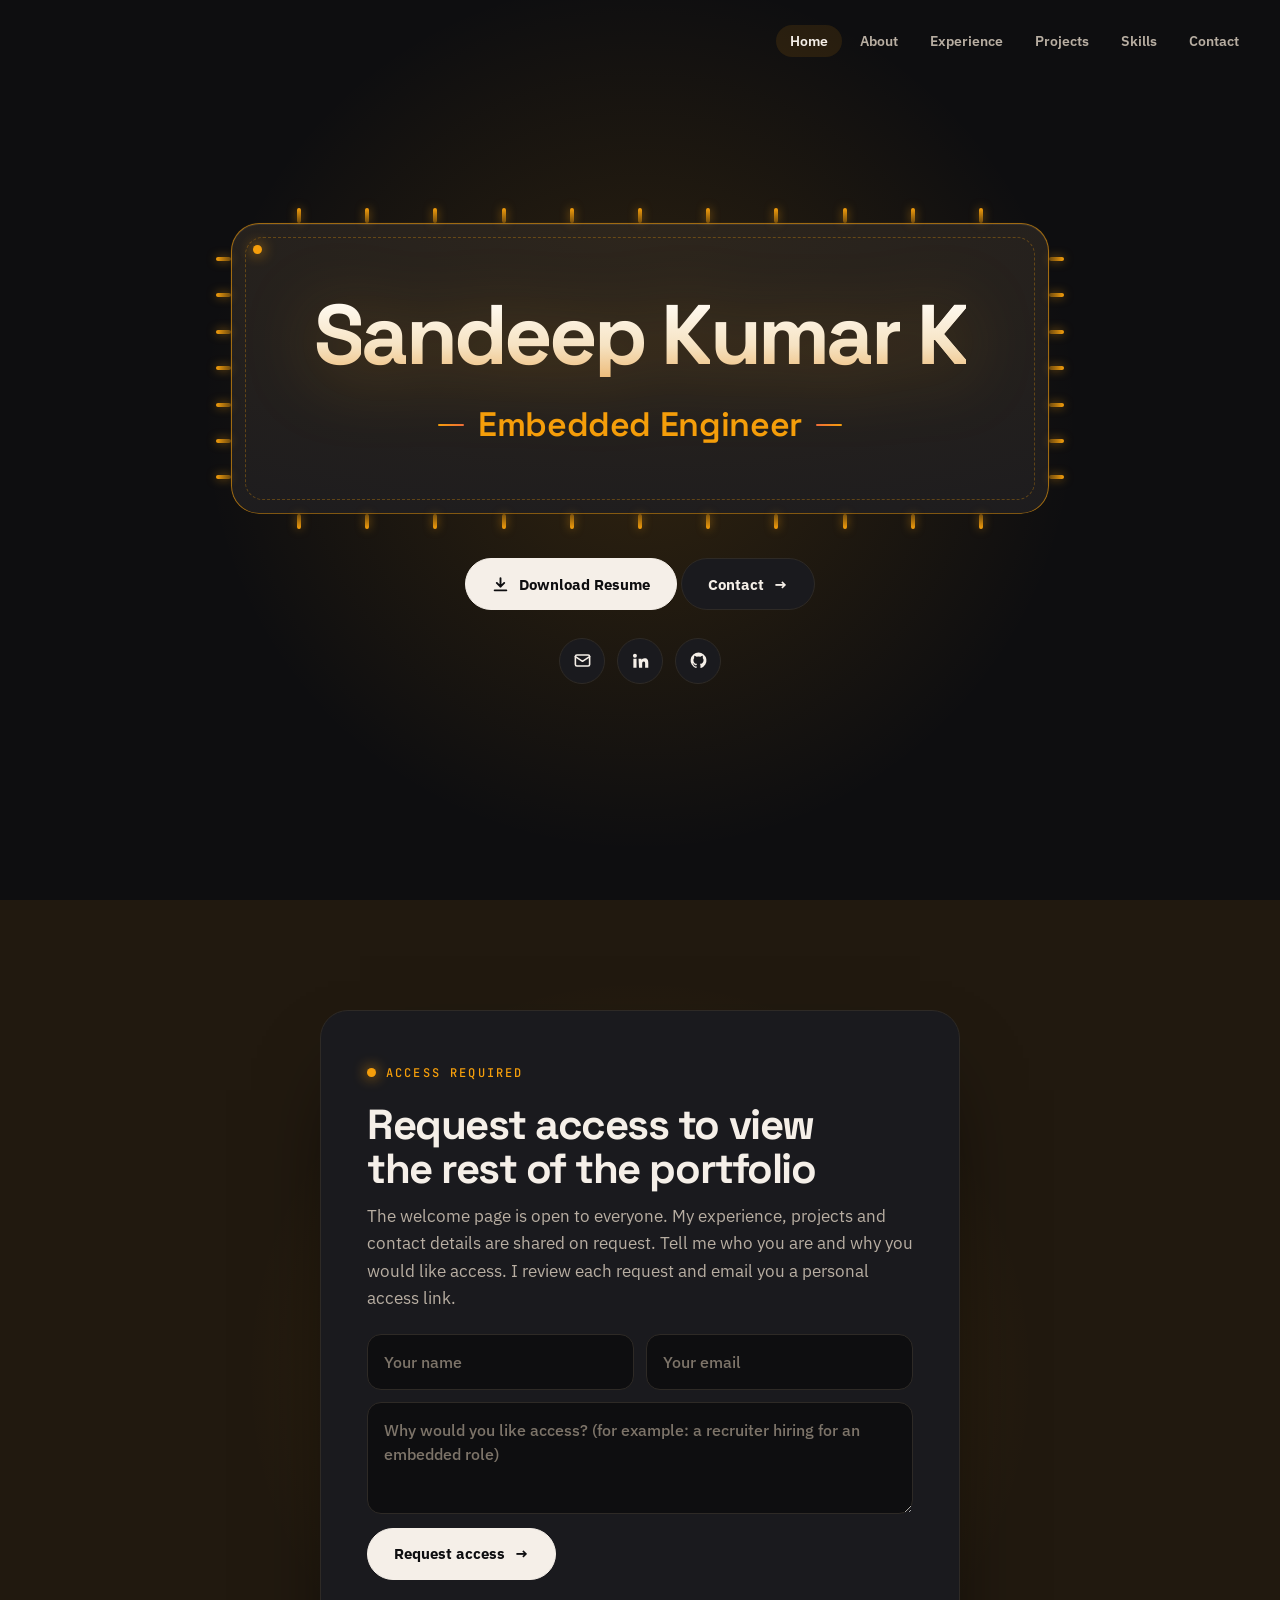
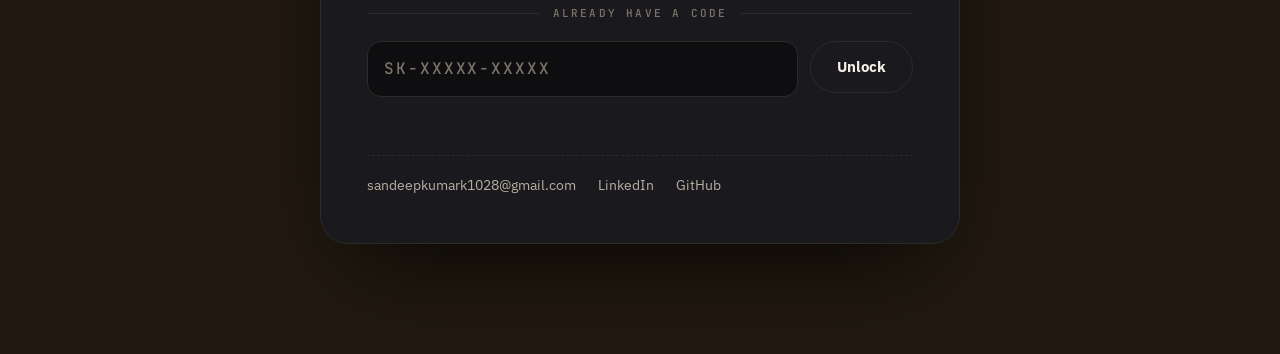
==== commit a4e64e23: "Update contact email to sandeepkumark1028@gmail.com Co-Authored-By: Claude Sonnet 5.5 <noreply@anthr" ====
--- a/index.html
+++ b/index.html
@@ -483,6 +483,17 @@
   .chat-f .send:hover { transform: scale(1.08) rotate(-6deg); box-shadow: 0 10px 28px -8px var(--a1); }
   .chat-f .send:disabled { opacity: .4; cursor: default; transform: none; box-shadow: none; }
   .chat .status { margin: 0; padding: 0 26px 16px; min-height: 0; }
+    .cform { display: grid; gap: 16px; padding: 24px 26px 28px; }
+  .cform label { display: grid; gap: 8px; font: 600 13px/1 var(--body); color: var(--text-2); }
+  .cform .opt { font-weight: 500; color: var(--text-3); }
+  .cform input, .cform textarea { width: 100%; padding: 14px 16px; border-radius: 14px; border: 1px solid var(--line); background: var(--bg); color: var(--text); font: 500 16px/1.5 var(--body); transition: border-color .3s, box-shadow .3s; }
+  .cform textarea { min-height: 140px; resize: vertical; }
+  .cform input:focus, .cform textarea:focus { outline: none; border-color: var(--a1); box-shadow: 0 0 0 3px color-mix(in srgb, var(--a1) 25%, transparent); }
+  .cform input::placeholder, .cform textarea::placeholder { color: var(--text-3); }
+  .cform .btn { justify-self: start; cursor: pointer; }
+  .cform .btn:disabled { opacity: .5; cursor: default; }
+  .cform .status { margin: 0; }
+  .status.ok { color: #22c55e; }
   @media (max-width: 960px) { .cx { grid-template-columns: 1fr; } .cxh { font-size: clamp(34px, 8vw, 48px); } }
   @media (max-width: 560px) { .chat-b { padding: 18px 16px; } .bb { max-width: 92%; font-size: 15px; } .chat-h { padding: 16px 18px; } .chat-f { padding: 12px 14px 14px; } .cxrow .v { font-size: 13px; } .cxrow .ci { display: none; } .cxrow { grid-template-columns: minmax(0, 1fr) auto; padding-inline: 4px; } }
 
@@ -539,9 +550,9 @@
         <div class="about-txt" data-r>
           <span class="label">About me</span>
           <h2 class="about-h">Sandeep Kumar K,<br><span>Embedded Engineer</span></h2>
-          <p>I'm an Embedded Engineer with 2+ years of experience in firmware development, board bring-up, hardware-software integration, and system validation. Proficient in C, C++, Embedded C, and Python. I work across wireless audio, semi-automated robotics, and commercial embedded products.</p>
-          <p>My primary focus is Bluetooth audio, developing Auracast Transmitters, Receivers, and Assistant devices using the STM32WBA55G microcontroller and NXH3675 chipset, with I2S/TDM audio integration, LC3, A2DP, AAC codec streaming, and multi-channel audio configurations. I also contribute to SkyAmour, an Android application that extends Auracast capabilities to smartphones without native support.</p>
-          <p>My experience also includes semi-automated robotics projects such as COFRO and Smart Gardener, commercial device development (APM, DWK, and OCR), and a driver safety system for alcohol and drowsiness detection. I use oscilloscopes, logic analyzers, and JTAG/SWD debuggers for troubleshooting, firmware debugging, and hardware validation, with a focus on building reliable, practical embedded solutions.</p>
+          <p>I'm an Embedded Engineer with 2+ years of experience in firmware development, board bring-up, hardware-software integration, and system validation. Proficient in C, C++, Embedded C, and Python. I work across wireless audio, Semi-Automated Robotics, and commercial embedded products.</p>
+          <p>My primary focus is Bluetooth audio, developing Auracast Transmitters, Receivers, and Assistant devices using the STM32WBA55G microcontroller and NXH3675, with I2S/TDM audio integration, LC3, A2DP, AAC codec streaming, and multi-channel audio configurations. I also contribute to SkyAmour, an Android application that extends Auracast capabilities to smartphones without native support.</p>
+          <p>My experience also includes Semi-Automated Robotics projects such as COFRO and Smart Gardener, commercial device development (APM, DWK, and OCR), and a driver safety system for alcohol and drowsiness detection. I use oscilloscopes, logic analyzers, and JTAG/SWD debuggers for troubleshooting, firmware debugging, and hardware validation, with a focus on building reliable, practical embedded solutions.</p>
           <div class="socials" aria-label="Social links">
             <a href="#contact" aria-label="Email"><svg viewBox="0 0 24 24" fill="none" stroke="currentColor" stroke-width="2" stroke-linecap="round" stroke-linejoin="round" aria-hidden="true"><rect x="3" y="5" width="18" height="14" rx="2"/><path d="m3 7 9 6 9-6"/></svg></a>
             <a href="https://www.linkedin.com/in/sandeep-kumar-k" target="_blank" rel="noopener" aria-label="LinkedIn"><svg viewBox="0 0 24 24" fill="currentColor" aria-hidden="true"><path d="M4.98 3.5a2.5 2.5 0 1 1 0 5 2.5 2.5 0 0 1 0-5zM3 9.75h4v11.5H3zM9.5 9.75h3.8v1.6h.06c.53-1 1.82-2.05 3.75-2.05 4 0 4.74 2.63 4.74 6.05v5.9h-4v-5.23c0-1.25-.02-2.85-1.74-2.85-1.74 0-2 1.36-2 2.76v5.32h-4z"/></svg></a>
@@ -574,7 +585,7 @@
               <div class="top"><h4>Embedded Engineer</h4><span class="when">Apr 2025 – Present</span></div>
               <ul>
               <li>Built Auracast Transmitter, Receiver and Assistant Devices.</li>
-              <li>Scaled I2S/TDM audio from mono to 4-channel using the STM32WBA55G microcontroller and NXH3675 chipset.</li>
+              <li>Scaled I2S/TDM audio from mono to 4-channel using the STM32WBA55G microcontroller and NXH3675.</li>
               <li>Developed SkyAmour, an Android app that enables Auracast on devices without native Auracast support.</li>
               </ul>
             </div>
@@ -629,7 +640,7 @@
 
   <section class="sec" id="projects">
     <div class="wrap">
-      <div class="shead"><div><span class="label" data-r>Projects</span><h2 class="h2 one" data-r style="--d:.05s">Featured Projects</h2></div><p data-r style="--d:.1s">Wireless audio, semi-automated robotics and commercial devices. Pick a project to see the details</p></div>
+      <div class="shead"><div><span class="label" data-r>Projects</span><h2 class="h2 one" data-r style="--d:.05s">Featured Projects</h2></div><p data-r style="--d:.1s">Wireless audio, Semi-Automated Robotics and commercial devices. Pick a project to see the details</p></div>
       <div class="pv" id="pv" data-r>
         <div class="pl" role="tablist" aria-label="Projects"></div>
         <div class="pd">
@@ -657,11 +668,11 @@
         </article>
         <article class="pi">
           <div class="pt">
-          <div class="org"><span>Kruthak</span><b>Semi-automated robotics</b></div>
+          <div class="org"><span>Kruthak</span><b>Semi-Automated Robotics</b></div>
           <span class="ico" aria-hidden="true"><svg viewBox="0 0 24 24" fill="none" stroke="currentColor" stroke-width="2" stroke-linecap="round" stroke-linejoin="round"><rect x="4" y="8" width="16" height="12" rx="3"/><path d="M12 4v4M9 14h.01M15 14h.01"/></svg></span>
           <h3><a class="pl-link" href="projects/cofro.html">COFRO</a></h3>
           <p>A semi-automated robotic coffee bean plucking machine using camera-based AI vision and embedded control.</p>
-          <ul class="tags"><li>Computer vision</li><li>Firmware</li></ul>
+          <ul class="tags"><li>Computer Vision</li><li>Firmware</li></ul>
           <a class="btn pvbtn" href="projects/cofro.html">View details <span class="arr" aria-hidden="true">→</span></a>
           </div>
           <figure class="pm"><a class="pm-link" href="projects/cofro.html" aria-label="View details"><img src="projects/cofro.jpg" alt="COFRO coffee bean plucking prototype held next to a coffee plant" loading="lazy" decoding="async"><span class="go" aria-hidden="true">View project ↗</span></a></figure>
@@ -690,7 +701,7 @@
         </article>
         <article class="pi">
           <div class="pt">
-          <div class="org"><span>Final-year project</span><b>Semi-automated robotics</b></div>
+          <div class="org"><span>Final-year project</span><b>Semi-Automated Robotics</b></div>
           <span class="ico" aria-hidden="true"><svg viewBox="0 0 24 24" fill="none" stroke="currentColor" stroke-width="2" stroke-linecap="round" stroke-linejoin="round"><path d="M12 22V12M12 12c0-4 3-7 7-7 0 4-3 7-7 7zM12 14c0-3-2.5-5.5-6-5.5 0 3 2.5 5.5 6 5.5z"/></svg></span>
           <h3><a class="pl-link" href="projects/smart-gardener.html">Smart Gardener</a></h3>
           <p>An autonomous lawn-cutting robot that navigates terrain with sensors, as an eco-friendly alternative to manual mowing.</p>
@@ -740,20 +751,22 @@
           <h2 class="cxh"><span class="w"><span style="--i:0">Let's</span></span><span class="w"><span class="g" style="--i:1">talk.</span></span></h2>
           <p class="cxp">Tell me what you're building, or just say hello.</p>
           <ul class="cxl">
-            <li><div class="cxrow"><span class="ci" aria-hidden="true"><svg viewBox="0 0 24 24" fill="none" stroke="currentColor" stroke-width="2" stroke-linecap="round" stroke-linejoin="round"><rect x="3" y="5" width="18" height="14" rx="2"/><path d="m3 7 9 6 9-6"/></svg></span><div><span class="k">Email</span><span class="v" id="v-email">kumarsandeep.k7259@gmail.com</span></div><button class="copy" type="button" data-copy="v-email">Copy</button></div></li>
+            <li><div class="cxrow"><span class="ci" aria-hidden="true"><svg viewBox="0 0 24 24" fill="none" stroke="currentColor" stroke-width="2" stroke-linecap="round" stroke-linejoin="round"><rect x="3" y="5" width="18" height="14" rx="2"/><path d="m3 7 9 6 9-6"/></svg></span><div><span class="k">Email</span><span class="v" id="v-email">sandeepkumark1028@gmail.com</span></div><button class="copy" type="button" data-copy="v-email">Copy</button></div></li>
             <li><a class="cxrow" href="https://www.linkedin.com/in/sandeep-kumar-k" target="_blank" rel="noopener"><span class="ci" aria-hidden="true"><svg viewBox="0 0 24 24" fill="currentColor"><path d="M4.98 3.5a2.5 2.5 0 1 1 0 5 2.5 2.5 0 0 1 0-5zM3 9.75h4v11.5H3zM9.5 9.75h3.8v1.6h.06c.53-1 1.82-2.05 3.75-2.05 4 0 4.74 2.63 4.74 6.05v5.9h-4v-5.23c0-1.25-.02-2.85-1.74-2.85-1.74 0-2 1.36-2 2.76v5.32h-4z"/></svg></span><div><span class="k">LinkedIn</span><span class="v">linkedin.com/in/sandeep-kumar-k</span></div><span class="ar" aria-hidden="true">↗</span></a></li>
             <li><a class="cxrow" href="https://github.com/sandeepk1028" target="_blank" rel="noopener"><span class="ci" aria-hidden="true"><svg viewBox="0 0 24 24" fill="currentColor"><path d="M12 2a10 10 0 0 0-3.16 19.49c.5.09.68-.22.68-.48v-1.7c-2.78.6-3.37-1.34-3.37-1.34-.45-1.15-1.11-1.46-1.11-1.46-.9-.62.07-.6.07-.6 1 .07 1.53 1.03 1.53 1.03.89 1.52 2.34 1.08 2.9.83.09-.64.35-1.08.63-1.33-2.22-.25-4.55-1.11-4.55-4.94 0-1.09.39-1.98 1.03-2.68-.1-.25-.45-1.27.1-2.64 0 0 .84-.27 2.75 1.02a9.5 9.5 0 0 1 5 0c1.91-1.29 2.75-1.02 2.75-1.02.55 1.37.2 2.39.1 2.64.64.7 1.03 1.59 1.03 2.68 0 3.84-2.34 4.69-4.57 4.93.36.31.68.92.68 1.85v2.74c0 .27.18.58.69.48A10 10 0 0 0 12 2z"/></svg></span><div><span class="k">GitHub</span><span class="v">github.com/sandeepk1028</span></div><span class="ar" aria-hidden="true">↗</span></a></li>
           </ul>
         </div>
         <div class="chat" id="chat">
-          <div class="chat-h"><span class="live" aria-hidden="true"></span><b>New message</b><span class="steps" id="steps" aria-hidden="true"><i></i><i></i><i></i><i></i></span></div>
-          <div class="chat-b" id="chat-b" role="log" aria-live="polite"></div>
-          <p class="status" id="form-status" role="status"></p>
-          <form class="chat-f" id="chat-f" novalidate>
-            <textarea id="chat-in" rows="1" placeholder="Your name" aria-label="Your reply" autocomplete="name" disabled></textarea>
-            <button class="send" id="chat-send" type="submit" aria-label="Send reply" disabled>→</button>
+          <div class="chat-h"><b>Send a message</b></div>
+          <form class="cform" id="cform" novalidate>
+            <label>Name<input id="cf-name" name="name" type="text" autocomplete="name" placeholder="Your name" required></label>
+            <label>Email<input id="cf-email" name="email" type="email" autocomplete="email" inputmode="email" placeholder="you@example.com" required></label>
+            <label>Subject <span class="opt">(optional)</span><input id="cf-subject" name="subject" type="text" autocomplete="off" placeholder="What is this about?"></label>
+            <label>Message<textarea id="cf-message" name="message" rows="5" placeholder="Tell me what you're building, or just say hello." required></textarea></label>
+            <button class="btn pri" id="cf-send" type="submit">Send message <span class="arr" aria-hidden="true">→</span></button>
+            <p class="status" id="form-status" role="status" aria-live="polite"></p>
           </form>
-          <noscript><p class="status" style="padding:0 26px 20px">Please email me at <a href="mailto:kumarsandeep.k7259@gmail.com">kumarsandeep.k7259@gmail.com</a>.</p></noscript>
+          <noscript><p class="status" style="padding:0 26px 20px">Please email me at <a href="mailto:sandeepkumark1028@gmail.com">sandeepkumark1028@gmail.com</a>.</p></noscript>
         </div>
       </div>
     </div>
@@ -769,7 +782,7 @@
 
 <script>
 (() => {
-  const EMAIL = "kumarsandeep.k7259@gmail.com";
+  const EMAIL = "sandeepkumark1028@gmail.com";
   const RESUME = "Sandeep_Kumar_K_Resume.pdf";
   const root = document.documentElement;
   const animate = root.classList.contains("anim");
@@ -1111,84 +1124,30 @@
     }, { threshold: .35 }).observe(pv);
   })();
 
-  // Contact: one question at a time, then send via the visitor's email app
+  // Contact: a standard form, sent through the same mail relay
   (function () {
-    const log = document.getElementById("chat-b"), f = document.getElementById("chat-f"), inp = document.getElementById("chat-in"), send = document.getElementById("chat-send"), st = document.getElementById("form-status"), dots = [...document.querySelectorAll("#steps i")], chat = document.getElementById("chat");
-    if (!log) return;
-    const D = animate ? 650 : 0, data = {};
-    let cur = 0, busy = true;
-    const EM = /^[^@\s]+@[^@\s]+\.[^@\s]+$/;
-    const steps = [
-      { k: "name", q: () => "Hi, I'm Sandeep. What's your name?", ph: "Your name", ac: "name", ok: (v) => !!v || "Please tell me your name." },
-      { k: "email", q: () => "Nice to meet you, " + data.name + ". What's your email, so I can reply?", ph: "you@example.com", ac: "email", mode: "email", ok: (v) => EM.test(v) || "That doesn't look like an email address. Could you check it?" },
-      { k: "subject", q: () => "What is this about? You can skip this one.", ph: "Subject (press Enter to skip)", ac: "off", opt: true },
-      { k: "message", q: () => "Tell me more. What would you like to say?", ph: "Your message (Shift+Enter for a new line)", ac: "off", ok: (v) => !!v || "Write a short message first." },
-    ];
-    const scroll = () => { log.scrollTop = log.scrollHeight; };
-    function bubble(who, text, cls) { const b = document.createElement("div"); b.className = "bb " + who + (cls ? " " + cls : ""); b.textContent = text; log.appendChild(b); scroll(); return b; }
-    function bot(text, cls) {
-      return new Promise((res) => {
-        const t = document.createElement("div"); t.className = "bb bot typ"; t.setAttribute("aria-hidden", "true"); t.innerHTML = "<i></i><i></i><i></i>"; log.appendChild(t); scroll();
-        setTimeout(() => { t.remove(); res(bubble("bot", text, cls)); }, D);
-      });
-    }
-    function lock(on) { busy = on; inp.disabled = on; send.disabled = on; }
-    async function ask(i) {
-      cur = i; lock(true); dots.forEach((d, j) => d.classList.toggle("on", j <= i));
-      await bot(steps[i].q());
-      inp.value = ""; inp.style.height = ""; inp.placeholder = steps[i].ph; inp.setAttribute("autocomplete", steps[i].ac); inp.inputMode = steps[i].mode || "text";
-      lock(false); inp.focus({ preventScroll: true });
-    }
-    function mail() {
-      const subject = data.subject || "Hello from your portfolio", body = data.message + "\n\n— " + data.name + "\n" + data.email;
-      return { subject, body, href: "mailto:" + EMAIL + "?subject=" + encodeURIComponent(subject) + "&body=" + encodeURIComponent(body) };
-    }
-    async function finish() {
-      lock(true); dots.forEach((d) => d.classList.add("on"));
-      await bot("Thanks, " + data.name + "! Here is your message. Send it from here when you are ready.");
-      const m = mail(), s = document.createElement("div"); s.className = "sum";
-      const dl = document.createElement("dl");
-      [["To", EMAIL], ["From", data.name + " <" + data.email + ">"], ["Subject", m.subject], ["Message", data.message]].forEach(([k, v]) => { const dt = document.createElement("dt"), dd = document.createElement("dd"); dt.textContent = k; dd.textContent = v; dl.append(dt, dd); });
-      const acts = document.createElement("div"); acts.className = "acts";
-      const a = document.createElement("button"); a.type = "button"; a.className = "btn pri"; a.innerHTML = 'Send message <span class="arr" aria-hidden="true">→</span>';
-      a.addEventListener("click", async () => {
-        if (!window.skSend) { st.className = "status err"; st.innerHTML = 'Sending is unavailable here. Please email <a href="mailto:' + EMAIL + '">' + EMAIL + '</a>.'; return; }
-        a.disabled = true; a.textContent = "Sending…"; st.className = "status"; st.textContent = "";
-        try {
-          await window.skSend({ name: data.name, email: data.email, subject: m.subject, message: data.message });
-          acts.remove(); st.textContent = ""; await bot("Sent! Thank you, " + data.name + ". I will reply to " + data.email + " soon.");
-          const again = document.createElement("button"); again.type = "button"; again.className = "btn"; again.textContent = "Send another message";
-          again.addEventListener("click", () => { log.textContent = ""; st.textContent = ""; Object.keys(data).forEach((k) => delete data[k]); f.hidden = false; ask(0); });
-          log.appendChild(again); scroll();
-        } catch (er) {
-          a.disabled = false; a.innerHTML = 'Send message <span class="arr" aria-hidden="true">→</span>';
-          if (er && er.userMessage) { st.className = "status err"; st.textContent = er.userMessage; return; }
-          st.className = "status err"; st.innerHTML = 'I could not send that automatically. Please use Copy message, or email <a href="mailto:' + EMAIL + '?subject=' + encodeURIComponent(m.subject) + '&body=' + encodeURIComponent(m.body) + '">' + EMAIL + '</a>.';
-        }
-      });
-      const c = document.createElement("button"); c.type = "button"; c.className = "btn"; c.textContent = "Copy message";
-      c.addEventListener("click", async () => { const ok = await copyText("To: " + EMAIL + "\nSubject: " + m.subject + "\n\n" + m.body); st.className = ok ? "status" : "status err"; st.textContent = ok ? "Message copied. Paste it into an email to " + EMAIL + "." : "Couldn't copy. Please email " + EMAIL + " directly."; });
-      const r = document.createElement("button"); r.type = "button"; r.className = "btn"; r.textContent = "Start over";
-      r.addEventListener("click", () => { log.textContent = ""; st.textContent = ""; Object.keys(data).forEach((k) => delete data[k]); f.hidden = false; ask(0); });
-      acts.append(a, c, r); s.append(dl, acts); log.appendChild(s); scroll(); f.hidden = true;
-    }
-    async function submit() {
-      if (busy) return;
-      const step = steps[cur], v = inp.value.trim();
-      st.textContent = "";
-      if (!v && step.opt) { bubble("me", "Skipped", "skip"); data[step.k] = ""; } else {
-        const r = step.ok ? step.ok(v) : true;
-        if (r !== true) { lock(true); bubble("me", v || "…"); await bot(r, "err"); lock(false); inp.focus({ preventScroll: true }); return; }
-        data[step.k] = v; bubble("me", v);
+    const f = document.getElementById("cform"); if (!f) return;
+    const st = document.getElementById("form-status"), btn = document.getElementById("cf-send"), EM = /^[^@\s]+@[^@\s]+\.[^@\s]+$/;
+    const v = (id) => document.getElementById(id).value.trim();
+    const say = (t, c) => { st.className = "status" + (c ? " " + c : ""); st.textContent = t; };
+    f.addEventListener("submit", async (e) => {
+      e.preventDefault();
+      const name = v("cf-name"), email = v("cf-email"), message = v("cf-message"), subject = v("cf-subject") || "Hello from your portfolio";
+      if (!name) { say("Please enter your name.", "err"); return; }
+      if (!EM.test(email)) { say("Please enter a valid email address.", "err"); return; }
+      if (!message) { say("Please write a short message.", "err"); return; }
+      const href = "mailto:" + EMAIL + "?subject=" + encodeURIComponent(subject) + "&body=" + encodeURIComponent(message + "\n\n— " + name + "\n" + email);
+      const fallback = () => { st.className = "status err"; st.innerHTML = 'I could not send that automatically. Please <a href="' + href + '">email me directly</a>.'; };
+      if (!window.skSend) { fallback(); return; }
+      btn.disabled = true; say("Sending…");
+      try {
+        await window.skSend({ name, email, subject, message });
+        f.reset(); say("Sent! Thank you, " + name + ". I will reply to " + email + " soon.", "ok");
+      } catch (er) {
+        if (er && er.userMessage) say(er.userMessage, "err"); else fallback();
       }
-      if (cur + 1 < steps.length) ask(cur + 1); else finish();
-    }
-    f.addEventListener("submit", (e) => { e.preventDefault(); submit(); });
-    inp.addEventListener("keydown", (e) => { if (e.key === "Enter" && !e.shiftKey) { e.preventDefault(); submit(); } });
-    inp.addEventListener("input", () => { inp.style.height = "auto"; inp.style.height = Math.min(140, inp.scrollHeight) + "px"; });
-    let started = false;
-    const go = () => { if (!started) { started = true; ask(0); } };
-    if ("IntersectionObserver" in window) new IntersectionObserver((es, o) => { if (es[0].isIntersecting) { o.disconnect(); setTimeout(go, animate ? 900 : 0); } }, { threshold: .3 }).observe(chat); else go();
+      btn.disabled = false;
+    });
   })();
 })();
 </script>
